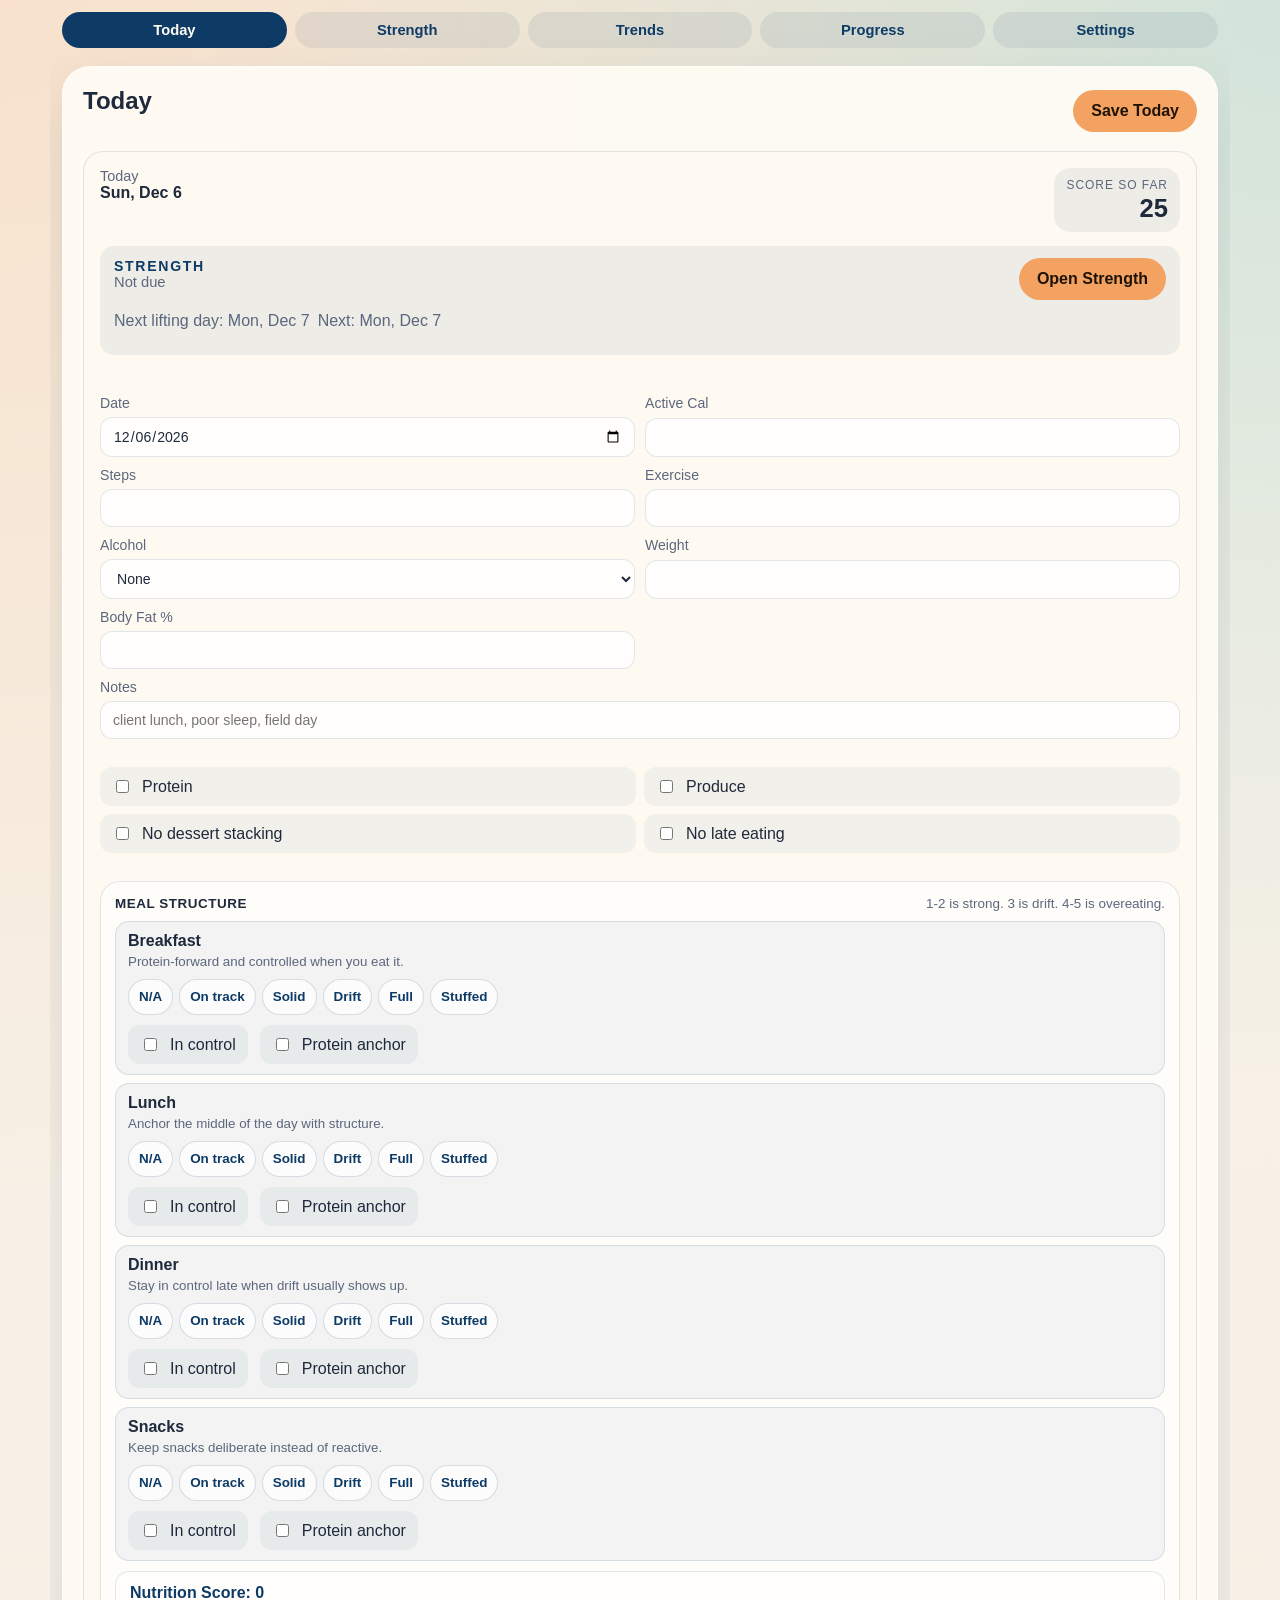
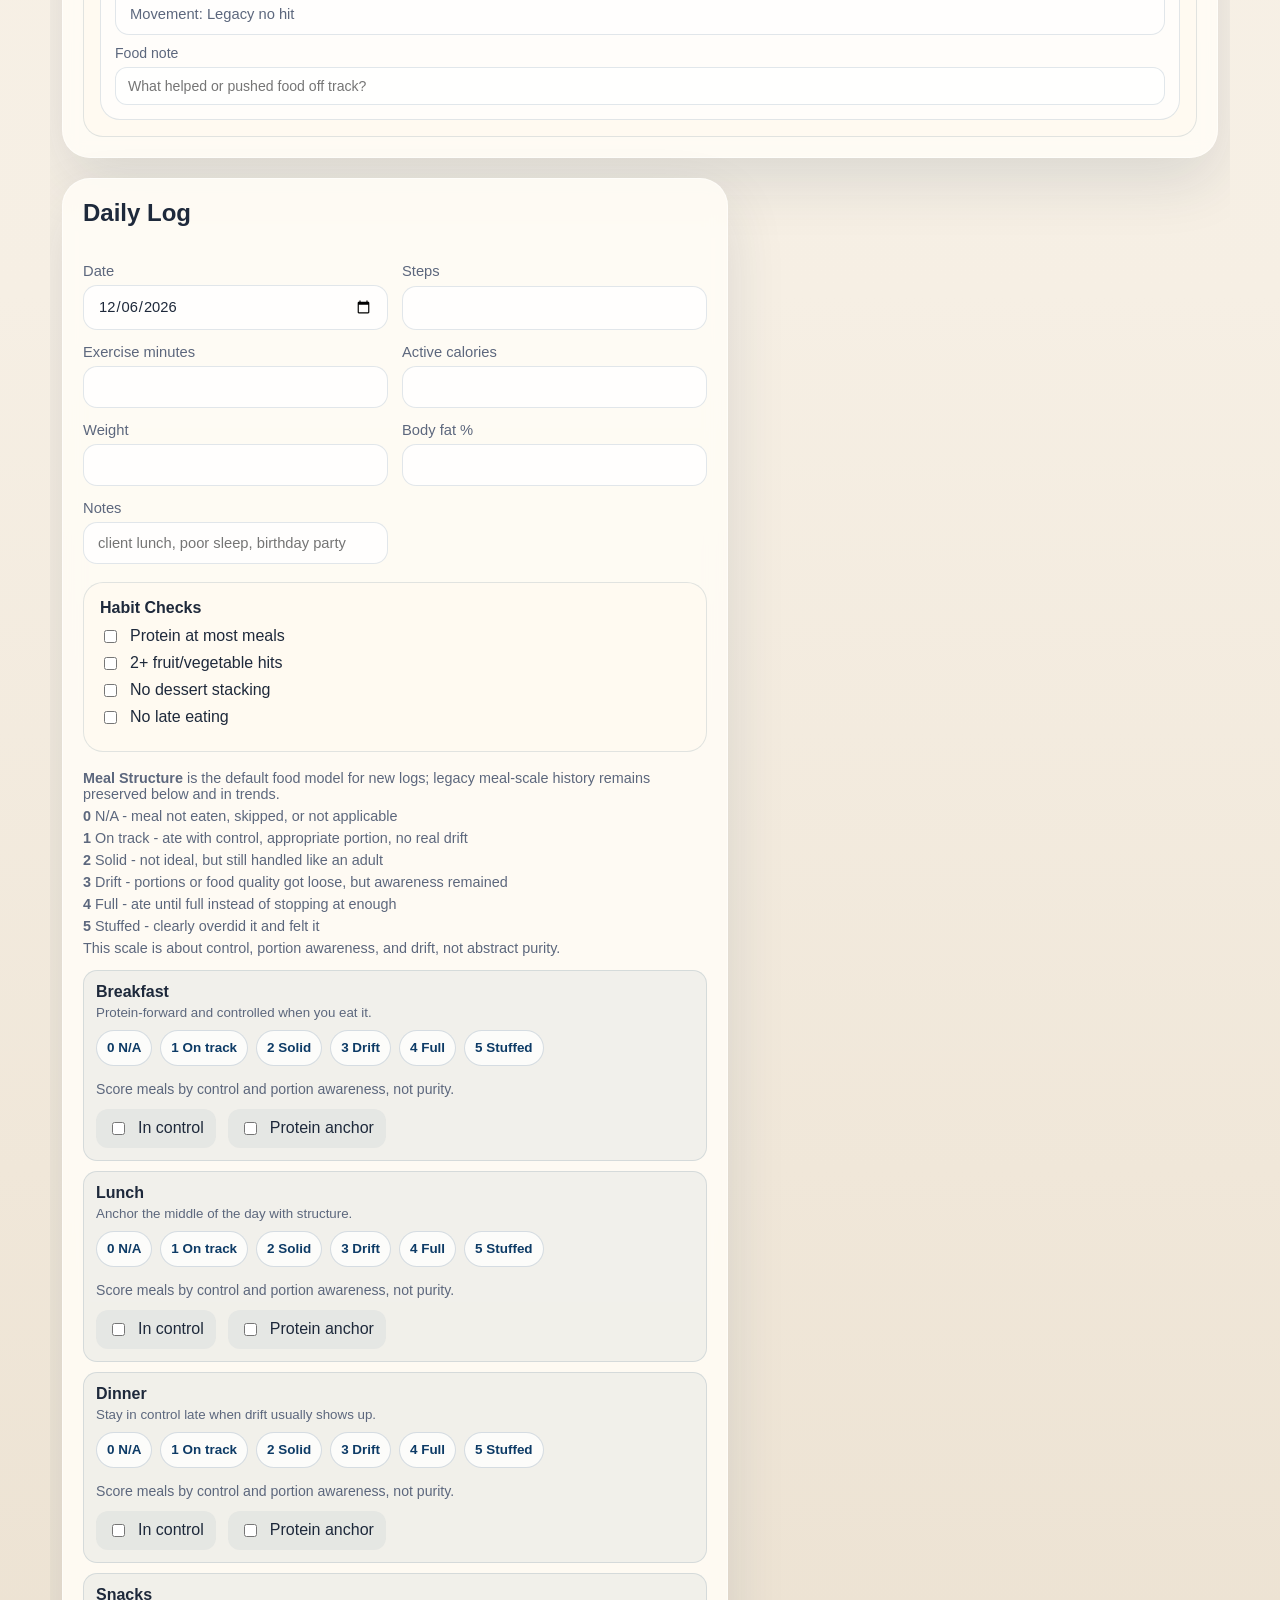
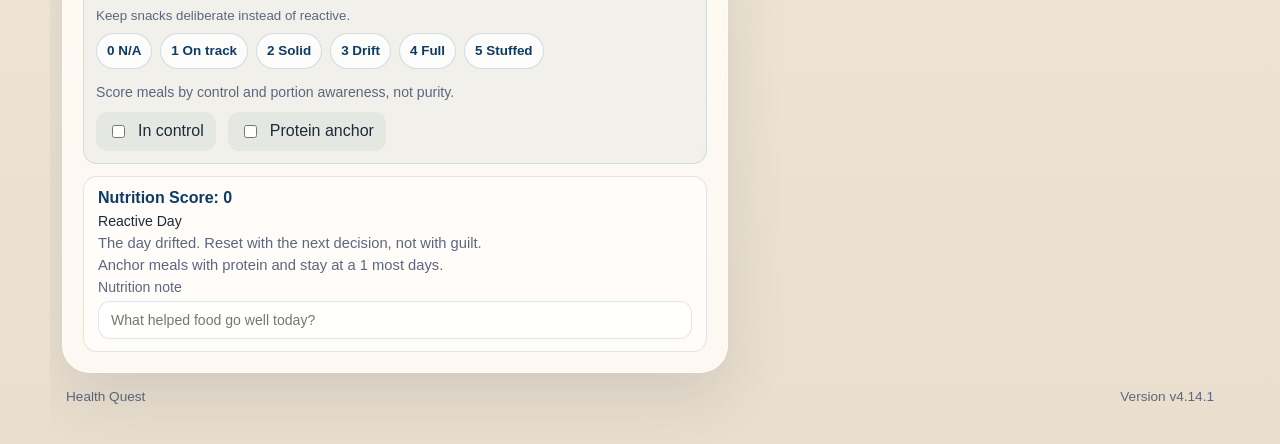
==== index.html @ d8497ad5 "Add files via upload" ====
<!DOCTYPE html>
<html lang="en">
<head>
  <meta charset="UTF-8">
  <meta name="viewport" content="width=device-width, initial-scale=1.0, viewport-fit=cover">
  <meta name="theme-color" content="#0d3b66">
  <meta name="apple-mobile-web-app-capable" content="yes">
  <meta name="apple-mobile-web-app-status-bar-style" content="black-translucent">
  <title>Health Quest</title>
  <link rel="manifest" href="manifest.json?v=4.14.1">
  <link rel="stylesheet" href="styles.css?v=4.14.1">
</head>
<body>
  <div class="app-shell">
    <div id="update-banner" class="update-banner is-hidden">
      <span id="update-banner-text">A newer build is ready.</span>
      <button id="refresh-app" type="button">Refresh App</button>
    </div>

    <div id="exercise-help-sheet" class="help-sheet is-hidden" aria-hidden="true">
      <div class="help-sheet-backdrop" data-help-close="true"></div>
      <div class="help-sheet-panel" role="dialog" aria-modal="true" aria-labelledby="exercise-help-title">
        <div class="help-sheet-header">
          <div>
            <div class="strength-kicker">Exercise Help</div>
            <h3 id="exercise-help-title">Exercise</h3>
          </div>
          <button id="close-exercise-help" type="button" class="secondary-button">Close</button>
        </div>
        <div id="exercise-help-content" class="help-sheet-content"></div>
      </div>
    </div>

    <nav class="tab-bar" aria-label="Primary navigation">
      <button type="button" class="tab-button active" data-tab="today" onclick="setActiveTab('today')">Today</button>
      <button type="button" class="tab-button" data-tab="strength" onclick="setActiveTab('strength')">Strength</button>
      <button type="button" class="tab-button" data-tab="trends" onclick="setActiveTab('trends')">Trends</button>
      <button type="button" class="tab-button" data-tab="progress" onclick="setActiveTab('progress')">Progress</button>
      <button type="button" class="tab-button" data-tab="settings" onclick="setActiveTab('settings')">Settings</button>
    </nav>

    <main class="main-grid">
      <section class="panel today-panel" data-view="today">
        <div class="panel-header">
          <h2>Today</h2>
          <div class="today-actions">
            <button id="save-entry" type="button">Save Today</button>
          </div>
        </div>
        <div id="today-card" class="today-card"></div>
      </section>

      <section class="panel settings-panel" data-view="settings">
        <div class="panel-header">
          <h2>Settings & Data</h2>
        </div>
        <div class="profile-form">
          <label>
            <span>Name</span>
            <input id="display-name" type="text" maxlength="24" placeholder="Adventurer">
          </label>
          <label>
            <span>Daily step goal</span>
            <input id="step-goal" type="number" min="1000" max="30000" step="500">
          </label>
          <label>
            <span>Exercise goal (minutes)</span>
            <input id="exercise-goal" type="number" min="5" max="180" step="5">
          </label>
          <label>
            <span>Weight goal</span>
            <input id="weight-goal" type="number" min="50" max="500" step="0.1">
          </label>
          <label>
            <span>Body fat goal (%)</span>
            <input id="body-fat-goal" type="number" min="3" max="60" step="0.1">
          </label>
          <button id="save-profile" type="button">Save Settings</button>
        </div>
        <details class="compact-details">
          <summary>Data Tools</summary>
          <div class="data-actions">
            <button id="export-json" type="button" class="secondary-button">Backup Now (JSON)</button>
            <button id="export-food-csv" type="button" class="secondary-button">Food CSV</button>
            <button id="export-body-csv" type="button" class="secondary-button">Body CSV</button>
            <button id="export-strength-csv" type="button" class="secondary-button">Strength CSV</button>
            <button id="export-summary-csv" type="button" class="secondary-button">Summary CSV</button>
            <label class="secondary-button file-button">
              Import JSON
              <input id="import-json" type="file" accept="application/json">
            </label>
          </div>
          <div class="meta-list">
            <div class="meta-item"><span>Last export</span><strong id="last-export-status">Never</strong></div>
            <div class="meta-item"><span>Backup status</span><strong id="backup-health-status">Overdue</strong></div>
            <div class="meta-item"><span>App version</span><strong id="app-version">--</strong></div>
          </div>
        </details>
        <p id="status-message" class="status-message">Local-only. Back up weekly.</p>
      </section>

      <section class="panel log-panel" data-view="today">
        <div class="panel-header">
          <h2>Daily Log</h2>
        </div>
        <div class="daily-form">
          <label>
            <span>Date</span>
            <input id="entry-date" type="date">
          </label>
          <label>
            <span>Steps</span>
            <input id="entry-steps" type="number" min="0" max="100000" step="100">
          </label>
          <label>
            <span>Exercise minutes</span>
            <input id="entry-exercise" type="number" min="0" max="300" step="5">
          </label>
          <label>
            <span>Active calories</span>
            <input id="entry-active-calories" type="number" min="0" max="2500" step="10">
          </label>
          <label>
            <span>Weight</span>
            <input id="entry-weight" type="number" min="50" max="500" step="0.1">
          </label>
          <label>
            <span>Body fat %</span>
            <input id="entry-body-fat" type="number" min="3" max="60" step="0.1">
          </label>
          <label class="notes-field">
            <span>Notes</span>
            <input id="entry-notes" type="text" maxlength="120" placeholder="client lunch, poor sleep, birthday party">
          </label>
        </div>

        <div class="habit-block">
          <div class="subheading">Habit Checks</div>
          <label class="checkbox-row"><input id="habit-protein" type="checkbox"> Protein at most meals</label>
          <label class="checkbox-row"><input id="habit-produce" type="checkbox"> 2+ fruit/vegetable hits</label>
          <label class="checkbox-row"><input id="habit-stopped" type="checkbox"> No dessert stacking</label>
          <label class="checkbox-row"><input id="habit-movement" type="checkbox"> No late eating</label>
        </div>

        <div id="food-section" class="food-section">
          <div class="food-legend">
            <span class="food-key"><strong>Meal Structure</strong> is the default food model for new logs; legacy meal-scale history remains preserved below and in trends.</span>
            <span class="food-key"><strong>0</strong> N/A - meal not eaten, skipped, or not applicable</span>
            <span class="food-key"><strong>1</strong> On track - ate with control, appropriate portion, no real drift</span>
            <span class="food-key"><strong>2</strong> Solid - not ideal, but still handled like an adult</span>
            <span class="food-key"><strong>3</strong> Drift - portions or food quality got loose, but awareness remained</span>
            <span class="food-key"><strong>4</strong> Full - ate until full instead of stopping at enough</span>
            <span class="food-key"><strong>5</strong> Stuffed - clearly overdid it and felt it</span>
            <span class="food-key">This scale is about control, portion awareness, and drift, not abstract purity.</span>
          </div>
          <div id="food-log" class="food-log"></div>
        </div>
      </section>

      <section class="panel strength-panel" data-view="strength">
        <div class="panel-header">
          <h2>Strength</h2>
        </div>
        <div id="strength-card" class="strength-card"></div>
      </section>

      <section class="panel summary-panel" data-view="trends">
        <div class="panel-header">
          <h2>Signals & Trends</h2>
          <label class="trend-range-control">
            <span>Range</span>
            <select id="trends-range">
              <option value="all">All-time</option>
              <option value="1y">1 year</option>
              <option value="6m">6 months</option>
              <option value="3m">3 months</option>
              <option value="1m">1 month</option>
              <option value="1w">1 week</option>
            </select>
          </label>
        </div>
        <div id="chart-wrap" class="chart-wrap"></div>
        <div id="summary-stats" class="stats-grid"></div>
        <div id="signals-list" class="signals-list"></div>
        <div id="guardrail-list" class="guardrail-list"></div>
      </section>

      <section class="panel scorecard-panel" data-view="trends">
        <div class="panel-header">
          <h2>Weekly Scorecard</h2>
        </div>
        <div id="scorecard-card" class="scorecard-card"></div>
      </section>

      <section class="panel progress-panel" data-view="progress">
        <div class="panel-header">
          <h2>Progress</h2>
        </div>
        <div id="progress-card" class="progress-card"></div>
      </section>

      <section class="panel rewards-panel" data-view="progress">
        <div class="panel-header">
          <h2>Rewards</h2>
        </div>
        <details class="compact-details">
          <summary>Add Reward</summary>
          <div class="reward-form">
            <label>
              <span>Reward name</span>
              <input id="reward-name" type="text" maxlength="48" placeholder="New shirt, movie night, massage">
            </label>
            <label>
              <span>Unlock by</span>
              <select id="reward-type">
                <option value="level">Level</option>
                <option value="streak">Streak</option>
                <option value="logged_days">Logged days</option>
                <option value="lowest_avg_weight">New lowest 7-day average weight</option>
              </select>
            </label>
            <label id="reward-value-wrap">
              <span>Target value</span>
              <input id="reward-value" type="number" min="1" max="999" step="1" value="2">
            </label>
            <button id="add-reward" type="button">Add Reward</button>
          </div>
        </details>
        <div id="reward-list" class="reward-list"></div>
      </section>

      <section class="panel story-panel" data-view="progress">
        <div class="panel-header">
          <h2>Momentum</h2>
        </div>
        <div id="story-card" class="story-card"></div>
      </section>

      <section class="panel activity-panel" data-view="progress">
        <div class="panel-header">
          <h2>Recent Days</h2>
        </div>
        <details class="compact-details">
          <summary>Show Recent Days</summary>
          <div id="day-list" class="day-list"></div>
        </details>
      </section>
    </main>

    <footer class="app-footer">
      <span>Health Quest</span>
      <span id="footer-version">Version --</span>
    </footer>
  </div>

  <script src="exercise-help.js?v=4.14.1"></script>
  <script src="app.js?v=4.14.1"></script>
</body>
</html>
---- styles.css ----
html,
body {
  width: 100%;
  max-width: 100%;
  overflow-x: hidden;
}

:root {
  --bg: #f6efe4;
  --bg-deep: #eadfce;
  --panel: rgba(255, 252, 246, 0.9);
  --panel-strong: #fffaf1;
  --ink: #1e293b;
  --muted: #5c677d;
  --brand: #0d3b66;
  --brand-2: #f4a261;
  --brand-3: #2a9d8f;
  --line: rgba(13, 59, 102, 0.12);
  --shadow: 0 24px 60px rgba(28, 46, 74, 0.12);
  --radius-xl: 28px;
  --radius-lg: 20px;
  --radius-md: 14px;
}

* {
  box-sizing: border-box;
}

body {
  margin: 0;
  font-family: "Avenir Next", "Segoe UI", sans-serif;
  color: var(--ink);
  background:
    radial-gradient(circle at top left, rgba(244, 162, 97, 0.22), transparent 32%),
    radial-gradient(circle at top right, rgba(42, 157, 143, 0.18), transparent 28%),
    linear-gradient(180deg, #f8f3ea 0%, var(--bg) 52%, var(--bg-deep) 100%);
  min-height: 100vh;
  overflow-x: hidden;
}

.app-shell {
  width: min(1180px, 100%);
  margin: 0 auto;
  padding: max(12px, env(safe-area-inset-top)) 12px calc(40px + env(safe-area-inset-bottom));
  overflow-x: clip;
}

.hero,
.panel {
  background: var(--panel);
  border: 1px solid rgba(255, 255, 255, 0.5);
  border-radius: var(--radius-xl);
  box-shadow: var(--shadow);
  backdrop-filter: blur(10px);
}

.hero {
  padding: 22px;
  margin-bottom: 20px;
}

body.maintenance-mode .hero {
  background: rgba(255, 252, 246, 0.78);
}

.hero-theme {
  margin-bottom: 10px;
  color: var(--brand);
  font-size: 0.86rem;
  font-weight: 700;
  letter-spacing: 0.12em;
  text-transform: uppercase;
}

.eyebrow {
  margin: 0 0 10px;
  text-transform: uppercase;
  letter-spacing: 0.16em;
  font-size: 0.75rem;
  color: var(--brand);
  font-weight: 700;
}

h1,
h2,
h3,
p {
  margin-top: 0;
}

h1 {
  font-family: Georgia, "Times New Roman", serif;
  font-size: clamp(2rem, 4vw, 3.5rem);
  line-height: 1.03;
  margin-bottom: 12px;
}

.hero-text {
  max-width: 65ch;
  color: var(--muted);
  overflow-wrap: anywhere;
}

button,
input,
select {
  font: inherit;
}

button,
.file-button {
  border: 0;
  border-radius: 999px;
  background: var(--brand-2);
  color: #1f1307;
  font-weight: 700;
  padding: 12px 18px;
  cursor: pointer;
  text-align: center;
}

.mini-action {
  padding: 6px 10px;
  font-size: 0.78rem;
  margin-left: 6px;
}

.secondary-button {
  background: rgba(13, 59, 102, 0.08);
  color: var(--brand);
}

.file-button input {
  display: none;
}

.main-grid {
  display: grid;
  grid-template-columns: repeat(12, 1fr);
  gap: 20px;
}

.tab-bar {
  display: flex;
  gap: 8px;
  flex-wrap: nowrap;
  margin: 0 0 18px;
  width: 100%;
}

.tab-button {
  flex: 1 1 0;
  min-width: 0;
  background: rgba(13, 59, 102, 0.08);
  color: var(--brand);
  padding: 10px 8px;
  font-size: 0.92rem;
  white-space: nowrap;
}

.tab-button.active {
  background: var(--brand);
  color: #fffaf1;
}

.help-sheet {
  position: fixed;
  inset: 0;
  z-index: 30;
}

.help-sheet-backdrop {
  position: absolute;
  inset: 0;
  background: rgba(30, 41, 59, 0.42);
}

.help-sheet-panel {
  position: absolute;
  left: 0;
  right: 0;
  bottom: 0;
  max-height: min(82vh, 760px);
  overflow-y: auto;
  background: var(--panel-strong);
  border-radius: 24px 24px 0 0;
  padding: 18px 16px calc(24px + env(safe-area-inset-bottom));
  box-shadow: 0 -18px 40px rgba(28, 46, 74, 0.18);
}

.help-sheet-header {
  display: flex;
  align-items: flex-start;
  justify-content: space-between;
  gap: 12px;
  margin-bottom: 14px;
}

.help-sheet-content {
  display: grid;
  gap: 14px;
}

.help-entry-block {
  display: grid;
  gap: 12px;
}

.help-starting-grid {
  display: grid;
  grid-template-columns: repeat(2, minmax(0, 1fr));
  gap: 10px;
}

.help-starting-stat,
.strength-guidance-card {
  background: rgba(13, 59, 102, 0.05);
  border: 1px solid var(--line);
  border-radius: 14px;
  padding: 12px;
}

.help-starting-stat strong {
  display: block;
  color: var(--ink);
  font-size: 0.95rem;
}

.help-starting-stat span {
  display: block;
  margin-top: 4px;
  color: var(--muted);
  font-size: 0.82rem;
}

.help-entry-label {
  font-size: 0.75rem;
  font-weight: 800;
  letter-spacing: 0.06em;
  text-transform: uppercase;
  color: var(--muted);
}

.help-entry-name {
  font-size: 1.05rem;
  font-weight: 800;
  color: var(--ink);
}

.help-media {
  border-radius: var(--radius-lg);
  overflow: hidden;
  background: rgba(13, 59, 102, 0.06);
  border: 1px solid var(--line);
}

.help-media img,
.help-media object,
.help-media video {
  display: block;
  width: 100%;
  max-width: 100%;
  height: auto;
}

.help-media object {
  aspect-ratio: 3 / 2;
  background: rgba(13, 59, 102, 0.04);
}

.help-video-shell {
  position: relative;
}

.help-source-badge {
  position: absolute;
  top: 10px;
  right: 10px;
  z-index: 2;
  padding: 4px 8px;
  border-radius: 999px;
  background: rgba(13, 59, 102, 0.82);
  color: #fff;
  font-size: 0.72rem;
  font-weight: 700;
  letter-spacing: 0.04em;
  text-transform: uppercase;
  pointer-events: none;
}

.help-video-shell.is-fallback .help-source-badge {
  background: rgba(92, 107, 115, 0.88);
}

.help-media video,
.help-media .help-media-fallback {
  aspect-ratio: 3 / 2;
  background: rgba(13, 59, 102, 0.04);
}

.help-media .help-media-fallback.is-hidden,
.help-media video.is-hidden {
  display: none;
}

.help-description,
.help-section li {
  color: var(--muted);
  line-height: 1.45;
}

.help-fallback-note {
  padding: 10px 12px;
  font-size: 0.86rem;
  color: var(--muted);
}

.help-safety-note,
.strength-safety-note,
.strength-guidance-warning {
  color: var(--brand);
  font-size: 0.86rem;
  line-height: 1.4;
}

.cue-chip-list,
.strength-cues {
  display: flex;
  flex-wrap: wrap;
  gap: 8px;
}

.cue-chip {
  display: inline-flex;
  align-items: center;
  padding: 6px 10px;
  border-radius: 999px;
  background: rgba(13, 59, 102, 0.08);
  color: var(--brand);
  font-size: 0.84rem;
  line-height: 1;
}

.cue-chip.subtle {
  background: rgba(13, 59, 102, 0.05);
  color: var(--muted);
}

.help-section {
  display: grid;
  gap: 8px;
}

.help-section-title {
  font-weight: 800;
  color: var(--ink);
}

.help-section ul {
  margin: 0;
  padding-left: 18px;
}

.main-grid > *,
.today-grid > *,
.today-stats,
.quick-fields,
.today-habits,
.food-row,
.food-options,
.chart-wrap,
.chart-card,
.reward-card,
.day-card,
.stat-card {
  min-width: 0;
}

.panel {
  padding: 20px;
  min-width: 0;
}

.today-panel {
  grid-column: 1 / -1;
}

.settings-panel,
.summary-panel,
.activity-panel,
.strength-panel,
.scorecard-panel,
.progress-panel {
  grid-column: span 6;
}

.log-panel {
  grid-column: span 7;
}

.rewards-panel,
.story-panel {
  grid-column: span 5;
}

.strength-panel {
  grid-column: 1 / -1;
}

.panel-header,
.today-actions {
  display: flex;
  align-items: center;
  justify-content: space-between;
  gap: 10px;
  flex-wrap: wrap;
}

.panel-header {
  margin-bottom: 16px;
}

.profile-form,
.daily-form,
.reward-form {
  display: grid;
  grid-template-columns: repeat(2, minmax(0, 1fr));
  gap: 14px;
}

.profile-form label,
.daily-form label,
.reward-form label {
  display: grid;
  gap: 6px;
  color: var(--muted);
  font-size: 0.92rem;
}

.profile-form input,
.daily-form input,
.reward-form input,
.profile-form select,
.reward-form select {
  width: 100%;
  padding: 12px 14px;
  border: 1px solid var(--line);
  border-radius: var(--radius-md);
  background: rgba(255, 255, 255, 0.75);
  color: var(--ink);
}

.data-actions {
  display: flex;
  flex-wrap: wrap;
  gap: 10px;
  margin-top: 16px;
}

.meta-list {
  display: grid;
  gap: 8px;
  margin-top: 16px;
}

.compact-details {
  display: grid;
  gap: 10px;
  padding: 12px 14px;
  border: 1px solid var(--line);
  border-radius: 16px;
  background: rgba(13, 59, 102, 0.04);
}

.compact-details > summary {
  cursor: pointer;
  font-weight: 800;
  list-style: none;
}

.compact-details > summary::-webkit-details-marker {
  display: none;
}

.meta-item {
  display: flex;
  justify-content: space-between;
  gap: 12px;
  color: var(--muted);
}

.status-message {
  margin: 16px 0 0;
  color: var(--muted);
}

.habit-block {
  margin-top: 18px;
  padding: 16px;
  border-radius: var(--radius-lg);
  background: var(--panel-strong);
  border: 1px solid var(--line);
}

.subheading {
  font-weight: 700;
  margin-bottom: 10px;
}

.checkbox-row {
  display: flex;
  gap: 10px;
  align-items: center;
  color: var(--ink);
  margin-bottom: 8px;
}

.food-section {
  margin-top: 18px;
}

.food-legend {
  display: grid;
  gap: 6px;
  margin-bottom: 14px;
  color: var(--muted);
  font-size: 0.9rem;
  overflow-wrap: anywhere;
}

.food-log,
.reward-list,
.day-list,
.chart-wrap {
  display: grid;
  gap: 12px;
}

.food-structure-grid {
  display: grid;
  gap: 10px;
}

.food-structure-grid.compact {
  gap: 8px;
}

.food-structure-item {
  display: flex;
  align-items: flex-start;
  gap: 12px;
  padding: 12px;
  border-radius: 14px;
  border: 1px solid var(--line);
  background: rgba(13, 59, 102, 0.05);
  min-width: 0;
}

.food-structure-item input {
  margin-top: 2px;
  flex: 0 0 auto;
}

.food-structure-item.compact {
  padding: 10px 12px;
}

.food-structure-copy {
  display: grid;
  gap: 4px;
  min-width: 0;
}

.food-structure-copy strong,
.food-structure-copy small {
  overflow-wrap: anywhere;
}

.food-structure-copy small {
  color: var(--muted);
}

.food-structure-levels {
  display: flex;
  flex-wrap: wrap;
  gap: 8px;
  min-width: 0;
}

.food-structure-levels.compact {
  gap: 6px;
}

.food-level-chip {
  display: inline-flex;
  align-items: center;
  justify-content: center;
  min-height: 36px;
  padding: 8px 10px;
  border-radius: 999px;
  border: 1px solid rgba(13, 59, 102, 0.16);
  background: rgba(255, 255, 255, 0.72);
  color: var(--brand);
  font-size: 0.84rem;
  font-weight: 700;
  line-height: 1.2;
  text-align: center;
  cursor: pointer;
  overflow-wrap: anywhere;
}

.food-level-chip input {
  position: absolute;
  opacity: 0;
  pointer-events: none;
}

.food-level-chip.active {
  background: var(--brand);
  border-color: var(--brand);
  color: #fffaf1;
  box-shadow: inset 0 0 0 1px rgba(255, 255, 255, 0.12);
}

.food-structure-summary {
  display: grid;
  gap: 6px;
  padding: 12px 14px;
  border-radius: 14px;
  border: 1px solid var(--line);
  background: rgba(255, 255, 255, 0.55);
}

.food-structure-summary.compact {
  gap: 4px;
}

.meal-behavior-grid {
  display: grid;
  gap: 10px;
}

.meal-behavior-grid.compact {
  gap: 8px;
}

.meal-behavior-card {
  display: grid;
  gap: 10px;
  padding: 12px;
  border-radius: 14px;
  border: 1px solid var(--line);
  background: rgba(13, 59, 102, 0.05);
  min-width: 0;
}

.meal-behavior-card.compact {
  padding: 10px 12px;
}

.meal-behavior-copy {
  display: grid;
  gap: 4px;
}

.meal-behavior-copy small {
  color: var(--muted);
  overflow-wrap: anywhere;
}

.meal-score-options {
  display: flex;
  flex-wrap: wrap;
  gap: 8px;
}

.meal-score-options.compact {
  gap: 6px;
}

.meal-flag-row {
  display: flex;
  flex-wrap: wrap;
  gap: 8px 12px;
}

.food-structure-score {
  font-weight: 800;
  color: var(--brand);
}

.food-structure-rating {
  font-size: 0.88rem;
  text-transform: capitalize;
  color: var(--ink);
}

.food-structure-coaching,
.food-structure-hint {
  color: var(--muted);
  font-size: 0.92rem;
  overflow-wrap: anywhere;
}

.food-row,
.stat-card,
.reward-card,
.day-card,
.chart-card,
.story-card,
.today-stat,
.today-main,
.today-breakdown {
  background: var(--panel-strong);
  border: 1px solid var(--line);
  border-radius: var(--radius-lg);
}

.food-row {
  display: grid;
  grid-template-columns: 110px 1fr;
  gap: 10px;
  align-items: center;
  padding: 14px;
}

.legend-row {
  grid-template-columns: 44px minmax(0, 1fr);
  padding: 12px 14px;
}

.food-legend-copy {
  color: var(--muted);
  line-height: 1.35;
  overflow-wrap: anywhere;
}

.food-label,
.reward-title,
.day-title,
.chart-title {
  font-weight: 700;
}

.food-options {
  display: flex;
  flex-wrap: wrap;
  gap: 8px;
}

.food-option {
  position: relative;
  display: inline-flex;
  align-items: center;
  justify-content: center;
  min-width: 76px;
  min-height: 44px;
  padding: 10px 12px;
  border-radius: 12px;
  background: rgba(13, 59, 102, 0.06);
  color: var(--brand);
  font-weight: 700;
  cursor: pointer;
  text-align: center;
}

.food-option input {
  position: absolute;
  opacity: 0;
  pointer-events: none;
}

.food-option span {
  display: grid;
  gap: 2px;
}

.food-option small {
  font-size: 0.66rem;
  font-weight: 600;
  line-height: 1.2;
}

.food-option.active {
  background: var(--brand);
  color: white;
}

.update-banner,
.boss-fight-card,
.xp-progress-card,
.chapter-banner,
.strength-inline-card,
.today-focus {
  margin-bottom: 12px;
  padding: 12px 14px;
  border-radius: 14px;
  background: rgba(13, 59, 102, 0.07);
  color: var(--ink);
  overflow-wrap: anywhere;
}

.update-banner {
  display: flex;
  align-items: center;
  justify-content: space-between;
  gap: 12px;
  margin-bottom: 16px;
}

.dispatch-card,
.region-inline-card,
.quest-card,
.progress-region-card,
.story-summary-card,
.archive-entry,
.story-reward-card {
  display: grid;
  gap: 8px;
  margin-bottom: 12px;
  padding: 12px 14px;
  border-radius: 14px;
  border: 1px solid var(--line);
  background: rgba(255, 255, 255, 0.6);
  overflow-wrap: anywhere;
}

.dispatch-title,
.region-node-title {
  font-size: 1rem;
  font-weight: 800;
  color: var(--ink);
}

.dispatch-copy,
.quest-copy,
.archive-entry p,
.reward-story-detail,
.region-node-meta,
.archive-reward {
  color: var(--muted);
  line-height: 1.45;
  overflow-wrap: anywhere;
}

.quest-list,
.story-archive-list {
  display: grid;
  gap: 10px;
}

.quest-item {
  padding: 12px;
  border-radius: 14px;
  border: 1px solid var(--line);
  background: rgba(13, 59, 102, 0.04);
}

.quest-item.completed {
  background: rgba(42, 157, 143, 0.12);
  border-color: rgba(42, 157, 143, 0.28);
}

.quest-row,
.story-action-row {
  display: flex;
  justify-content: space-between;
  gap: 10px;
  align-items: center;
  flex-wrap: wrap;
}

.quest-xp,
.quest-status,
.archive-reward {
  font-size: 0.84rem;
}

.quest-narrative {
  color: var(--brand);
  font-size: 0.9rem;
  line-height: 1.4;
}

.region-map {
  display: grid;
  gap: 10px;
  margin-top: 10px;
}

.region-node {
  padding: 12px;
  border-radius: 14px;
  border: 1px dashed rgba(13, 59, 102, 0.2);
  background: rgba(13, 59, 102, 0.03);
}

.region-node.unlocked {
  border-style: solid;
  background: rgba(13, 59, 102, 0.07);
}

.region-node.current {
  border-color: rgba(244, 162, 97, 0.4);
  box-shadow: inset 0 0 0 1px rgba(244, 162, 97, 0.18);
}

.story-action-row {
  margin-top: 14px;
}

.active-story-button {
  background: var(--brand);
  color: #fffaf1;
}

.reward-subsection {
  display: grid;
  gap: 10px;
  margin-bottom: 16px;
}

.boss-title {
  font-size: 0.88rem;
  text-transform: uppercase;
  letter-spacing: 0.12em;
  color: var(--brand);
  font-weight: 700;
}

.chapter-label {
  font-size: 0.78rem;
  text-transform: uppercase;
  letter-spacing: 0.14em;
  color: var(--brand);
  font-weight: 700;
  margin-bottom: 4px;
}

.chapter-title {
  font-size: 1.1rem;
  font-weight: 700;
}

.chapter-subtitle {
  color: var(--muted);
  font-size: 0.92rem;
  margin-top: 4px;
}

.boss-copy,
.xp-line {
  color: var(--muted);
  font-size: 0.92rem;
}

.today-focus-label,
.strength-kicker {
  font-size: 0.78rem;
  text-transform: uppercase;
  letter-spacing: 0.12em;
  color: var(--brand);
  font-weight: 700;
  margin-bottom: 4px;
}

.today-focus-copy {
  color: var(--ink);
  line-height: 1.4;
}

.today-actions-list,
.strength-inline-meta,
.signals-list {
  display: flex;
  flex-wrap: wrap;
  gap: 8px;
  margin: 0 0 12px;
}

.strength-inline-top {
  display: flex;
  justify-content: space-between;
  align-items: flex-start;
  gap: 12px;
  margin-bottom: 10px;
}

.strength-shortcut-button {
  flex: 0 0 auto;
}

.strength-inline-detail {
  color: var(--muted);
  font-size: 0.9rem;
  line-height: 1.4;
  margin-top: -2px;
}

.today-action-pill,
.signal-card {
  padding: 8px 10px;
  border-radius: 999px;
  background: rgba(13, 59, 102, 0.06);
  color: var(--brand);
  font-size: 0.86rem;
}

.xp-progress {
  margin-top: 10px;
  height: 10px;
  border-radius: 999px;
  background: rgba(13, 59, 102, 0.1);
  overflow: hidden;
}

.xp-progress span {
  display: block;
  height: 100%;
  background: linear-gradient(90deg, var(--brand-2), var(--brand-3));
}

.today-grid {
  display: grid;
  grid-template-columns: 1.1fr 1fr 1fr;
  gap: 14px;
}

.today-main,
.today-breakdown,
.today-stat,
.stat-card,
.reward-card,
.day-card,
.chart-card,
.story-card {
  padding: 16px;
}

.today-kicker,
.stat-label,
.reward-meta,
.day-meta,
.chart-meta,
.story-kicker {
  color: var(--muted);
  font-size: 0.9rem;
}

.today-score {
  font-size: clamp(2.4rem, 6vw, 4.4rem);
  line-height: 1;
  font-weight: 800;
  margin: 8px 0;
}

.today-copy {
  color: var(--muted);
}

.quick-fields {
  display: grid;
  grid-template-columns: repeat(2, minmax(0, 1fr));
  gap: 10px;
  margin-top: 14px;
}

.quick-field {
  display: grid;
  gap: 6px;
  color: var(--muted);
  font-size: 0.88rem;
}

.quick-field input,
.quick-field select {
  width: 100%;
  max-width: 100%;
  padding: 10px 12px;
  border: 1px solid var(--line);
  border-radius: 12px;
  background: rgba(255, 255, 255, 0.75);
  color: var(--ink);
}

.quick-notes {
  grid-column: 1 / -1;
}

.today-meals {
  margin-top: 14px;
  padding: 14px;
  border: 1px solid var(--line);
  border-radius: var(--radius-lg);
  background: rgba(255, 255, 255, 0.62);
  display: grid;
  gap: 10px;
}

.today-meals-header {
  display: flex;
  align-items: baseline;
  justify-content: space-between;
  gap: 8px;
  flex-wrap: wrap;
  color: var(--muted);
  font-size: 0.84rem;
}

.today-meals-header span:first-child {
  color: var(--ink);
  font-weight: 800;
  letter-spacing: 0.04em;
  text-transform: uppercase;
}

.today-meals-hint {
  overflow-wrap: anywhere;
}

.today-meal-row {
  display: grid;
  grid-template-columns: 58px minmax(0, 1fr);
  gap: 8px;
  align-items: center;
}

.today-meal-label {
  font-size: 0.84rem;
  font-weight: 700;
  color: var(--brand);
  letter-spacing: 0.04em;
  text-transform: uppercase;
}

.today-meal-options {
  display: grid;
  grid-template-columns: repeat(6, minmax(0, 1fr));
  gap: 6px;
  min-width: 0;
}

.today-meal-chip {
  position: relative;
  display: grid;
  place-items: center;
  min-width: 0;
  min-height: 38px;
  padding: 0;
  border-radius: 12px;
  border: 1px solid rgba(13, 59, 102, 0.18);
  background: rgba(255, 255, 255, 0.86);
  color: var(--muted);
  font-size: 0.92rem;
  font-weight: 800;
  cursor: pointer;
  transition: transform 0.15s ease, border-color 0.15s ease, background 0.15s ease, color 0.15s ease,
    box-shadow 0.15s ease;
}

.today-meal-chip input {
  position: absolute;
  inset: 0;
  margin: 0;
  opacity: 0;
  cursor: pointer;
}

.today-meal-chip span {
  pointer-events: none;
}

.today-meal-chip.active {
  background: var(--brand);
  color: #fffaf1;
  border-color: var(--brand);
  box-shadow: 0 10px 22px rgba(13, 59, 102, 0.18);
}

.today-meal-chip:focus-within {
  outline: 2px solid rgba(244, 162, 97, 0.65);
  outline-offset: 2px;
}

.today-meals-reminder,
.today-breakdown-note {
  color: var(--muted);
  font-size: 0.86rem;
  line-height: 1.35;
  overflow-wrap: anywhere;
}

.today-meals-reminder {
  padding-top: 2px;
}

.today-breakdown-note {
  margin-top: 10px;
  padding-top: 10px;
  border-top: 1px solid var(--line);
}

.today-habits {
  display: grid;
  grid-template-columns: repeat(2, minmax(0, 1fr));
  gap: 8px;
  margin-top: 14px;
}

.today-stats {
  display: grid;
  grid-template-columns: repeat(2, minmax(0, 1fr));
  gap: 12px;
}

.stat-value {
  font-size: clamp(1.4rem, 3vw, 2.2rem);
  font-weight: 800;
  margin: 6px 0;
}

.stat-value.small {
  font-size: 1.35rem;
}

.stat-detail {
  color: var(--muted);
  font-size: 0.9rem;
  line-height: 1.35;
  overflow-wrap: anywhere;
}

.strength-card,
.scorecard-card,
.progress-card {
  display: grid;
  gap: 14px;
}

.today-grid.compact-dashboard {
  grid-template-columns: 1fr;
}

.today-main.full-width {
  display: grid;
  gap: 14px;
}

.today-header-row {
  display: flex;
  justify-content: space-between;
  gap: 12px;
  align-items: flex-start;
}

.today-date-label {
  color: var(--ink);
  font-size: 1rem;
  font-weight: 700;
}

.today-score-badge {
  display: grid;
  gap: 4px;
  min-width: 110px;
  padding: 10px 12px;
  border-radius: 16px;
  background: rgba(13, 59, 102, 0.07);
  text-align: right;
}

.today-score-badge span {
  color: var(--muted);
  font-size: 0.75rem;
  text-transform: uppercase;
  letter-spacing: 0.08em;
}

.today-score-badge strong {
  font-size: 1.6rem;
  line-height: 1;
}

.strength-hero,
.strength-exercise,
.scorecard-stat,
.progress-copy {
  background: var(--panel-strong);
  border: 1px solid var(--line);
  border-radius: var(--radius-lg);
  padding: 14px;
}

.strength-hero {
  display: flex;
  justify-content: space-between;
  gap: 14px;
  align-items: flex-start;
}

.strength-actions,
.strength-footer-actions {
  display: flex;
  gap: 8px;
  flex-wrap: wrap;
}

.strength-list,
.strength-footer,
.scorecard-grid {
  display: grid;
  gap: 12px;
}

.scorecard-grid {
  grid-template-columns: repeat(2, minmax(0, 1fr));
}

.progress-card-grid,
.momentum-grid {
  display: grid;
  grid-template-columns: repeat(2, minmax(0, 1fr));
  gap: 12px;
}

.progress-stat-card,
.momentum-card,
.milestone-item {
  padding: 14px;
  border-radius: var(--radius-lg);
  border: 1px solid var(--line);
  background: var(--panel-strong);
}

.progress-stat-card {
  display: grid;
  gap: 4px;
}

.progress-stat-card strong {
  font-size: 1.2rem;
  color: var(--ink);
}

.progress-stat-card span,
.momentum-stat-row span,
.milestone-item span {
  color: var(--muted);
  overflow-wrap: anywhere;
}

.momentum-card {
  display: grid;
  gap: 10px;
}

.momentum-card.compact {
  text-align: center;
  gap: 6px;
}

.momentum-card.compact strong {
  font-size: 1.5rem;
}

.scoreboard-grid {
  grid-template-columns: repeat(3, minmax(0, 1fr));
}

.momentum-stat-row {
  display: flex;
  justify-content: space-between;
  gap: 12px;
  align-items: baseline;
}

.milestone-list {
  display: grid;
  gap: 10px;
}

.milestone-item {
  display: grid;
  gap: 6px;
}

.milestone-item.unlocked {
  border-color: rgba(42, 157, 143, 0.35);
  background: rgba(42, 157, 143, 0.08);
}

.progress-inline-list {
  display: grid;
  gap: 8px;
  color: var(--muted);
}

.strength-trends-card {
  display: grid;
  gap: 10px;
  margin-top: 14px;
  padding: 14px;
  border: 1px solid var(--line);
  border-radius: 16px;
  background: rgba(13, 59, 102, 0.04);
}

.strength-trends-grid {
  display: grid;
  gap: 8px;
}

.strength-trend-row {
  display: flex;
  justify-content: space-between;
  gap: 10px;
  align-items: center;
  padding: 8px 10px;
  border-radius: 12px;
  background: rgba(255, 255, 255, 0.82);
}

.strength-trend-insight {
  color: var(--muted);
  font-size: 0.92rem;
  line-height: 1.4;
}

.strength-exercise-top {
  margin-bottom: 10px;
}

.strength-exercise-summary {
  display: flex;
  justify-content: space-between;
  gap: 12px;
  align-items: center;
  cursor: pointer;
  list-style: none;
}

.strength-exercise-summary::-webkit-details-marker {
  display: none;
}

.strength-summary-right {
  display: flex;
  align-items: center;
  gap: 8px;
  flex-wrap: wrap;
  justify-content: flex-end;
}

.strength-summary-pill {
  display: inline-flex;
  align-items: center;
  padding: 6px 10px;
  border-radius: 999px;
  background: rgba(13, 59, 102, 0.06);
  color: var(--muted);
  font-size: 0.8rem;
  font-weight: 700;
  line-height: 1;
}

.strength-exercise-name {
  font-weight: 800;
}

.strength-exercise-meta {
  color: var(--muted);
  font-size: 0.88rem;
  line-height: 1.35;
  margin-top: 4px;
}

.strength-primary-cue {
  margin-top: 8px;
  color: var(--brand);
  font-size: 0.86rem;
  font-weight: 700;
  line-height: 1.35;
}

.strength-cues {
  margin: 10px 0 8px;
}

.strength-help-actions {
  display: flex;
  align-items: center;
  gap: 10px;
  flex-wrap: wrap;
  margin-top: 8px;
}

.strength-guidance-card {
  display: grid;
  gap: 10px;
  margin-top: 12px;
}

.strength-guidance-title {
  font-weight: 800;
  color: var(--ink);
}

.strength-guidance-list {
  margin: 0;
  padding-left: 18px;
  color: var(--muted);
  display: grid;
  gap: 6px;
}

.strength-guidance-meta,
.strength-starting-meta {
  color: var(--muted);
  font-size: 0.86rem;
  line-height: 1.4;
}

.strength-starting-meta {
  color: var(--ink);
  font-weight: 700;
  margin-top: 4px;
}

.optional-finisher-card {
  margin-top: 16px;
  padding: 14px;
  border: 1px solid var(--line);
  border-radius: 16px;
  background: rgba(13, 59, 102, 0.04);
  display: grid;
  gap: 10px;
}

.optional-finisher-card > summary,
.strength-reason-details > summary,
.momentum-extra > summary {
  cursor: pointer;
  font-weight: 800;
  list-style: none;
}

.optional-finisher-card > summary::-webkit-details-marker,
.strength-reason-details > summary::-webkit-details-marker,
.momentum-extra > summary::-webkit-details-marker {
  display: none;
}

.finisher-list {
  display: grid;
  gap: 10px;
}

.finisher-item {
  display: grid;
  gap: 10px;
  padding: 12px;
  border-radius: 14px;
  background: var(--panel-strong);
  border: 1px solid var(--line);
}

.finisher-toggle-row {
  display: grid;
  grid-template-columns: auto minmax(0, 1fr);
  gap: 10px;
  align-items: start;
}

.finisher-item small {
  display: block;
  margin-top: 4px;
  color: var(--muted);
  overflow-wrap: anywhere;
}

.finisher-exercise-list {
  display: grid;
  gap: 10px;
}

.finisher-exercise {
  display: grid;
  gap: 8px;
  padding-top: 4px;
}

.finisher-exercise-top {
  display: flex;
  justify-content: space-between;
  gap: 8px;
  align-items: center;
}

.finisher-last-row {
  color: var(--muted);
  font-size: 0.8rem;
  line-height: 1.3;
}

.finisher-compact-row {
  display: grid;
  grid-template-columns: repeat(3, minmax(0, 1fr));
  gap: 8px;
}

.finisher-compact-labels {
  display: grid;
  grid-template-columns: repeat(3, minmax(0, 1fr));
  gap: 8px;
  color: var(--muted);
  font-size: 0.76rem;
  font-weight: 700;
  text-transform: uppercase;
  letter-spacing: 0.04em;
}

.finisher-compact-row input {
  width: 100%;
  min-width: 0;
  padding: 9px 10px;
  border: 1px solid var(--line);
  border-radius: 12px;
  background: rgba(255, 255, 255, 0.8);
}

.finisher-item.completed {
  border-color: rgba(42, 157, 143, 0.35);
  background: rgba(42, 157, 143, 0.08);
}

.finisher-increase-toggle {
  font-size: 0.84rem;
}

.manual-strength-grid {
  display: grid;
  gap: 10px;
}

.manual-strength-set-list {
  display: grid;
  gap: 8px;
}

.manual-strength-labels {
  margin-top: 4px;
}

.strength-status-card {
  display: grid;
  gap: 10px;
  padding: 14px;
  border: 1px solid var(--line);
  border-radius: 16px;
  background: rgba(13, 59, 102, 0.04);
}

.strength-status-card.compact {
  padding: 12px;
}

.strength-reason-details,
.momentum-extra {
  display: grid;
  gap: 8px;
}

.strength-increase-toggle {
  margin-top: 10px;
  color: var(--muted);
}

.strength-increase-reminder,
.strength-flag-badge {
  display: inline-flex;
  align-items: center;
  margin-top: 8px;
  padding: 6px 10px;
  border-radius: 999px;
  background: rgba(13, 59, 102, 0.09);
  color: var(--brand);
  font-size: 0.82rem;
  font-weight: 700;
  line-height: 1;
}

.strength-sets {
  display: grid;
  gap: 8px;
}

.strength-set-row {
  display: grid;
  grid-template-columns: 58px minmax(0, 1fr) minmax(0, 1fr) auto;
  gap: 8px;
  align-items: center;
}

.strength-set-row input,
.strength-footer input,
.strength-footer select {
  width: 100%;
  min-width: 0;
  padding: 10px 12px;
  border: 1px solid var(--line);
  border-radius: 12px;
  background: rgba(255, 255, 255, 0.75);
}

.strength-set-label {
  color: var(--muted);
  font-size: 0.86rem;
  font-weight: 700;
}

.scorecard-stat {
  display: grid;
  gap: 6px;
}

.scorecard-stat strong {
  font-size: 1.3rem;
}

.scorecard-stat span,
.scorecard-copy p,
.progress-copy p,
.strength-inline-meta span,
.strength-inline-detail {
  color: var(--muted);
  line-height: 1.35;
}

.stats-grid {
  display: grid;
  grid-template-columns: repeat(2, minmax(0, 1fr));
  gap: 12px;
  margin-bottom: 16px;
}

.score-row,
.reward-card,
.day-top {
  display: flex;
  justify-content: space-between;
  gap: 12px;
  align-items: baseline;
}

.metric-row {
  margin-top: 10px;
  display: flex;
  flex-wrap: wrap;
  gap: 8px;
}

.day-notes {
  margin-top: 10px;
  color: var(--muted);
  font-size: 0.92rem;
  overflow-wrap: anywhere;
}

.metric-pill {
  padding: 8px 10px;
  background: rgba(13, 59, 102, 0.06);
  border-radius: 999px;
  font-size: 0.87rem;
  color: var(--brand);
}

.trend-chart {
  width: 100%;
  max-width: 100%;
  height: auto;
  display: block;
}

.chart-summary {
  display: flex;
  flex-wrap: wrap;
  gap: 10px;
  color: var(--muted);
  font-size: 0.88rem;
  margin: 8px 0 10px;
  overflow-wrap: anywhere;
}

.trend-range-control {
  display: grid;
  gap: 4px;
  min-width: 108px;
}

.trend-range-control span {
  font-size: 0.74rem;
  text-transform: uppercase;
  letter-spacing: 0.08em;
  color: var(--muted);
  font-weight: 700;
}

.trend-range-control select {
  padding: 8px 10px;
  border-radius: 12px;
  border: 1px solid var(--line);
  background: rgba(255, 255, 255, 0.92);
  font-size: 0.88rem;
}

.goal-line {
  stroke: rgba(188, 71, 73, 0.8);
  stroke-width: 2;
  stroke-dasharray: 6 5;
}

.axis-line {
  stroke: rgba(13, 59, 102, 0.2);
  stroke-width: 1.5;
}

.trend-line {
  fill: none;
  stroke: var(--brand);
  stroke-width: 3;
  stroke-linecap: round;
  stroke-linejoin: round;
}

.trend-line-average {
  stroke: var(--brand-3);
  stroke-width: 3;
  stroke-dasharray: 10 8;
}

.trend-point {
  fill: var(--brand-2);
}

.chart-x-tick text {
  fill: var(--muted);
  font-size: 9px;
  font-weight: 600;
}

.strength-trend-details {
  margin-top: 12px;
}

.strength-trend-legend {
  display: flex;
  flex-wrap: wrap;
  gap: 8px;
  margin: 8px 0 10px;
}

.strength-legend-chip {
  display: inline-flex;
  align-items: center;
  gap: 6px;
  padding: 6px 10px;
  border-radius: 999px;
  background: rgba(13, 59, 102, 0.06);
  color: var(--muted);
  font-size: 0.82rem;
}

.strength-legend-swatch {
  width: 10px;
  height: 10px;
  border-radius: 999px;
  flex: 0 0 auto;
}

.strength-trend-line {
  stroke-width: 2.5;
}

.guardrail-list {
  display: grid;
  gap: 8px;
  margin-bottom: 14px;
}

.guardrail-item {
  padding: 10px 12px;
  border-radius: 12px;
  background: rgba(13, 59, 102, 0.05);
  color: var(--muted);
  font-size: 0.92rem;
}

.insight-card strong {
  display: block;
  margin-bottom: 4px;
  color: var(--brand);
}

.checkbox-row.compact {
  margin-bottom: 0;
  padding: 10px 12px;
  border-radius: 12px;
  background: rgba(13, 59, 102, 0.05);
}

.reward-card.locked {
  opacity: 0.65;
}

.reward-button:disabled {
  opacity: 0.6;
  cursor: not-allowed;
}

.empty-state {
  color: var(--muted);
  padding: 18px;
  background: rgba(13, 59, 102, 0.04);
  border-radius: var(--radius-lg);
  overflow-wrap: anywhere;
}

.is-hidden {
  display: none;
}

.app-footer {
  display: flex;
  justify-content: space-between;
  gap: 12px;
  padding: 16px 4px 0;
  color: var(--muted);
  font-size: 0.85rem;
}

body.maintenance-mode .today-panel {
  border: 2px solid rgba(42, 157, 143, 0.26);
}

body.maintenance-mode .today-grid {
  grid-template-columns: 1.2fr 0.8fr;
}

body.maintenance-mode .today-breakdown {
  display: none;
}

@media (max-width: 980px) {
  .main-grid {
    grid-template-columns: 1fr;
  }

  .settings-panel,
  .summary-panel,
  .activity-panel,
  .scorecard-panel,
  .progress-panel,
  .log-panel,
  .rewards-panel,
  .story-panel {
    grid-column: auto;
  }

  .today-grid {
    grid-template-columns: 1fr;
  }

  .update-banner {
    flex-direction: column;
    align-items: stretch;
  }
}

@media (max-width: 640px) {
  .app-shell {
    width: 100%;
    padding-top: 18px;
  }

  .hero,
  .panel {
    border-radius: 22px;
  }

  .profile-form,
  .daily-form,
  .reward-form,
  .stats-grid,
  .today-stats,
  .today-habits,
  .quick-fields,
  .scorecard-grid,
  .food-row {
    grid-template-columns: 1fr;
  }

  .strength-hero,
  .strength-set-row,
  .progress-card-grid,
  .momentum-grid,
  .scoreboard-grid {
    grid-template-columns: 1fr;
  }

  .today-header-row {
    flex-direction: column;
  }

  .today-score-badge {
    width: 100%;
    text-align: left;
  }

  .strength-inline-top {
    flex-direction: column;
  }

  .strength-shortcut-button {
    width: 100%;
  }

  .help-sheet-panel {
    padding-left: 14px;
    padding-right: 14px;
  }

  .today-meals {
    padding: 12px;
  }

  .today-meal-row {
    grid-template-columns: 1fr;
    gap: 6px;
  }

  .today-meal-options {
    gap: 5px;
  }

  .today-meal-chip {
    min-height: 36px;
    font-size: 0.88rem;
  }

  .legend-row {
    grid-template-columns: 36px minmax(0, 1fr);
  }

  .panel {
    padding: 16px;
  }

  .tab-bar {
    position: sticky;
    top: max(16px, env(safe-area-inset-top));
    z-index: 10;
    padding: 12px 0 18px;
    margin-bottom: 34px;
    background: linear-gradient(180deg, rgba(246, 239, 228, 0.96), rgba(246, 239, 228, 0.82));
    backdrop-filter: blur(8px);
  }

  .main-grid {
    margin-top: 16px;
  }

  .app-footer {
    flex-direction: column;
  }

  .food-option {
    min-width: 66px;
    padding: 8px 10px;
  }
}
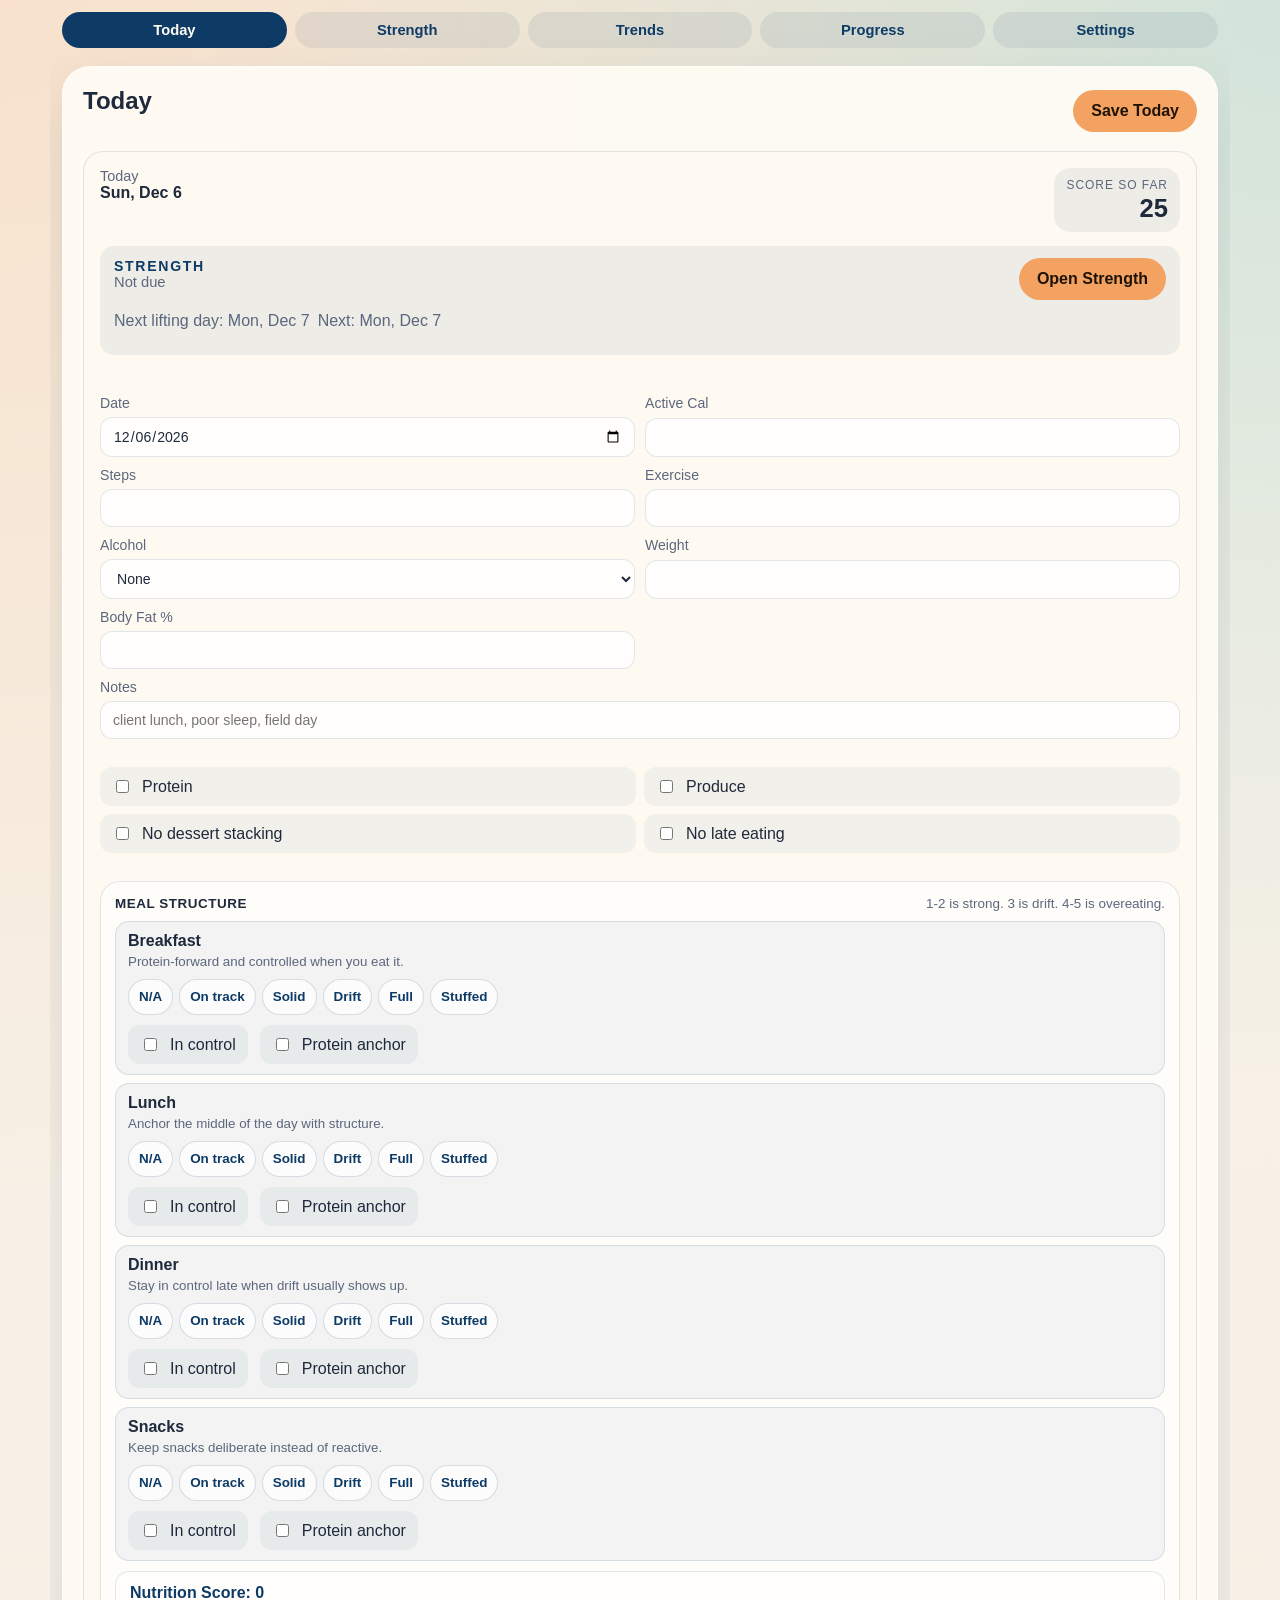
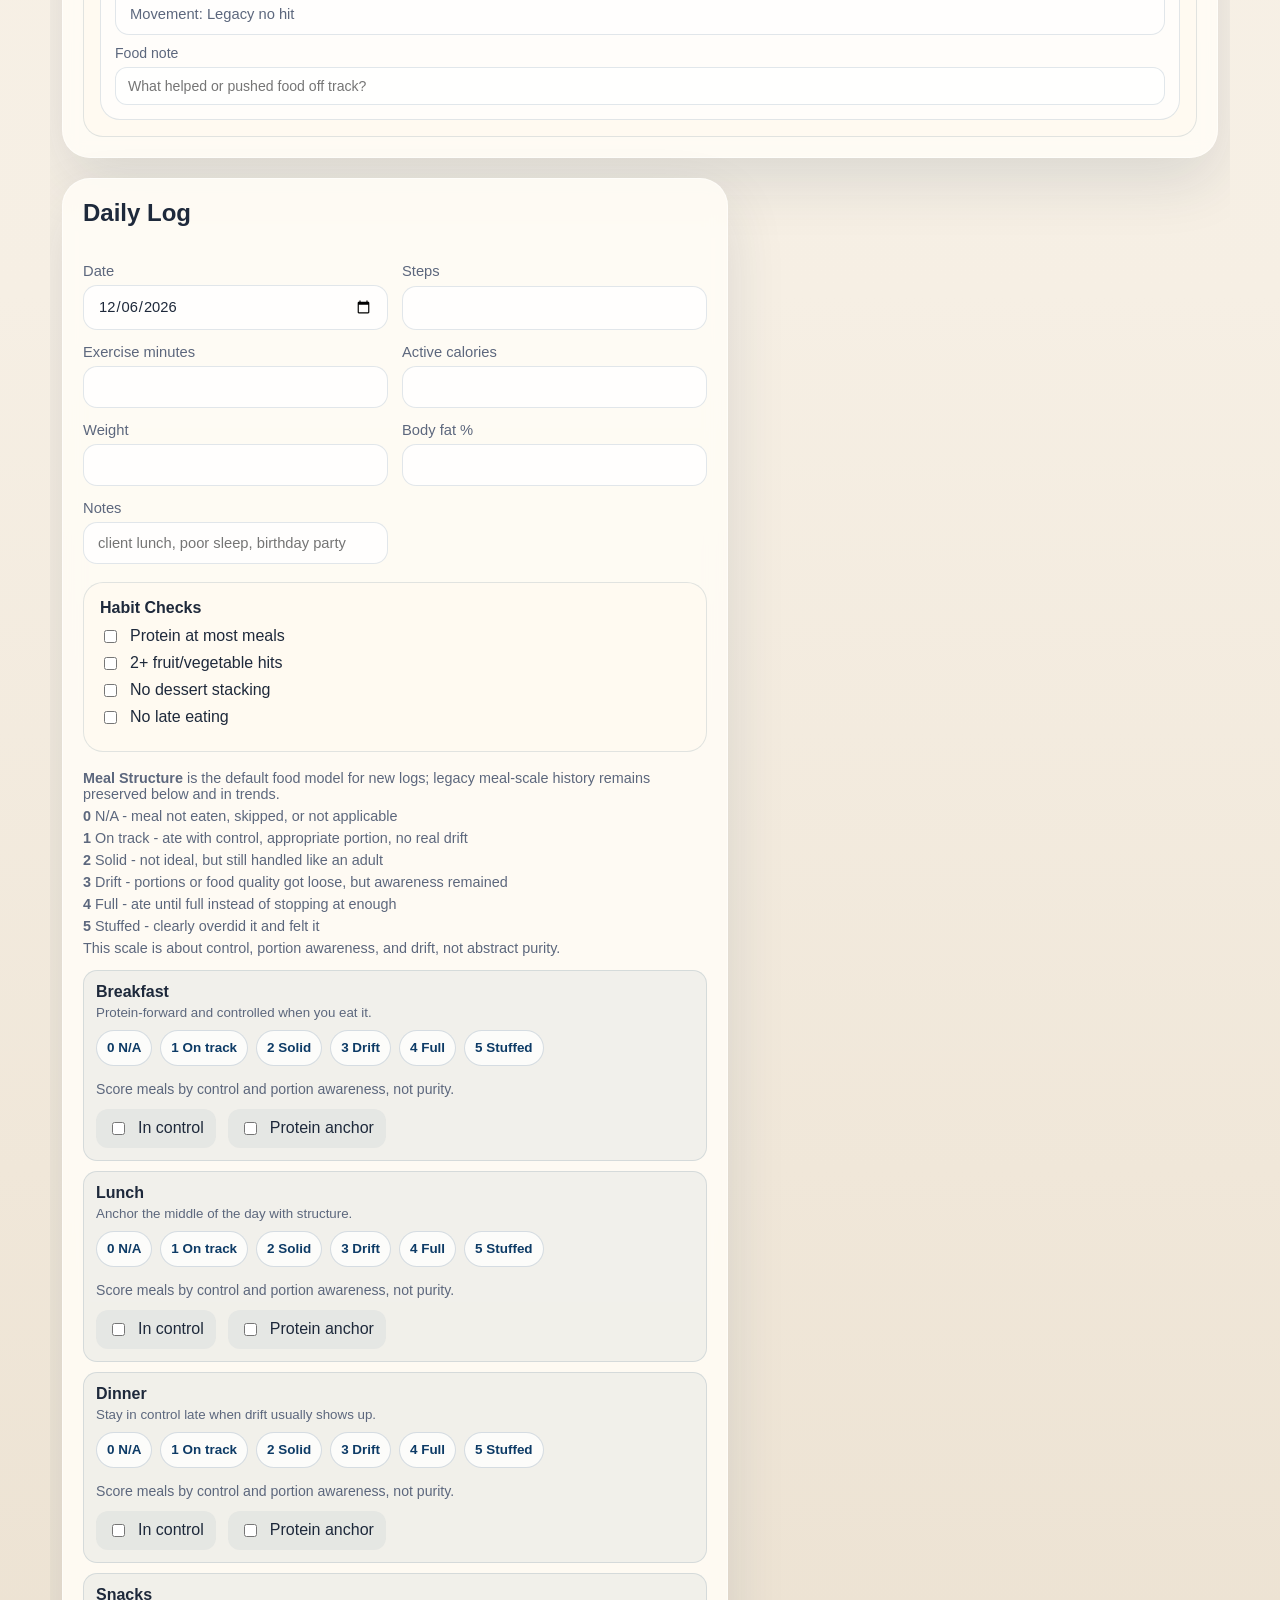
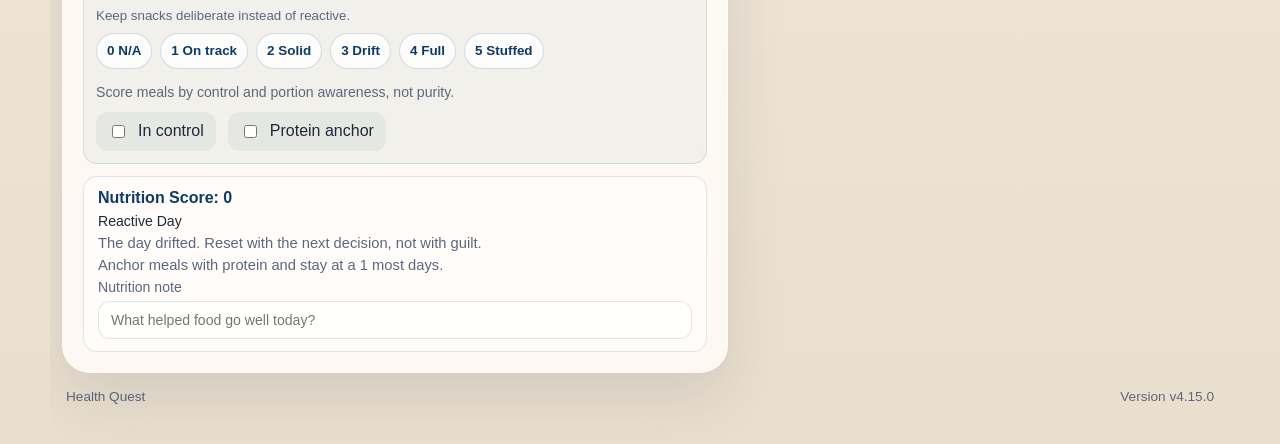
==== commit 0a78c2a1: "Add files via upload" ====
--- a/index.html
+++ b/index.html
@@ -7,8 +7,8 @@
   <meta name="apple-mobile-web-app-capable" content="yes">
   <meta name="apple-mobile-web-app-status-bar-style" content="black-translucent">
   <title>Health Quest</title>
-  <link rel="manifest" href="manifest.json?v=4.14.1">
-  <link rel="stylesheet" href="styles.css?v=4.14.1">
+  <link rel="manifest" href="manifest.json?v=4.15.0">
+  <link rel="stylesheet" href="styles.css?v=4.15.0">
 </head>
 <body>
   <div class="app-shell">
@@ -253,7 +253,7 @@
     </footer>
   </div>
 
-  <script src="exercise-help.js?v=4.14.1"></script>
-  <script src="app.js?v=4.14.1"></script>
+  <script src="exercise-help.js?v=4.15.0"></script>
+  <script src="app.js?v=4.15.0"></script>
 </body>
 </html>
--- a/styles.css
+++ b/styles.css
@@ -1414,10 +1414,17 @@
   display: flex;
   justify-content: space-between;
   gap: 10px;
-  align-items: center;
+  align-items: flex-start;
   padding: 8px 10px;
   border-radius: 12px;
   background: rgba(255, 255, 255, 0.82);
+}
+
+.strength-trend-note {
+  margin-top: 3px;
+  color: var(--muted);
+  font-size: 0.82rem;
+  line-height: 1.35;
 }
 
 .strength-trend-insight {
@@ -1640,6 +1647,69 @@
 .manual-strength-grid {
   display: grid;
   gap: 10px;
+}
+
+.away-workout-meta {
+  margin-top: 2px;
+}
+
+.away-workout-list {
+  display: grid;
+  gap: 10px;
+}
+
+.away-exercise-row {
+  display: grid;
+  gap: 8px;
+  padding: 10px;
+  border: 1px solid var(--line);
+  border-radius: 14px;
+  background: rgba(255, 255, 255, 0.62);
+}
+
+.away-exercise-top {
+  display: flex;
+  justify-content: space-between;
+  gap: 10px;
+  align-items: flex-start;
+}
+
+.away-compact-labels {
+  display: grid;
+  grid-template-columns: repeat(3, minmax(0, 1fr));
+  gap: 8px;
+  color: var(--muted);
+  font-size: 0.78rem;
+  font-weight: 700;
+  text-transform: uppercase;
+}
+
+.away-compact-row {
+  display: grid;
+  grid-template-columns: repeat(3, minmax(0, 1fr));
+  gap: 8px;
+}
+
+.away-compact-row input,
+.away-compact-row select,
+.away-add-row select {
+  width: 100%;
+  min-width: 0;
+  padding: 9px 10px;
+  border: 1px solid var(--line);
+  border-radius: 12px;
+  background: rgba(255, 255, 255, 0.8);
+}
+
+.away-input-filler {
+  display: block;
+  min-height: 38px;
+}
+
+.away-add-row {
+  display: grid;
+  grid-template-columns: minmax(0, 1fr) auto auto;
+  gap: 8px;
 }
 
 .manual-strength-set-list {
@@ -1881,6 +1951,11 @@
   stroke-width: 2.5;
 }
 
+.strength-trend-point {
+  stroke: rgba(255, 255, 255, 0.92);
+  stroke-width: 1.2;
+}
+
 .guardrail-list {
   display: grid;
   gap: 8px;
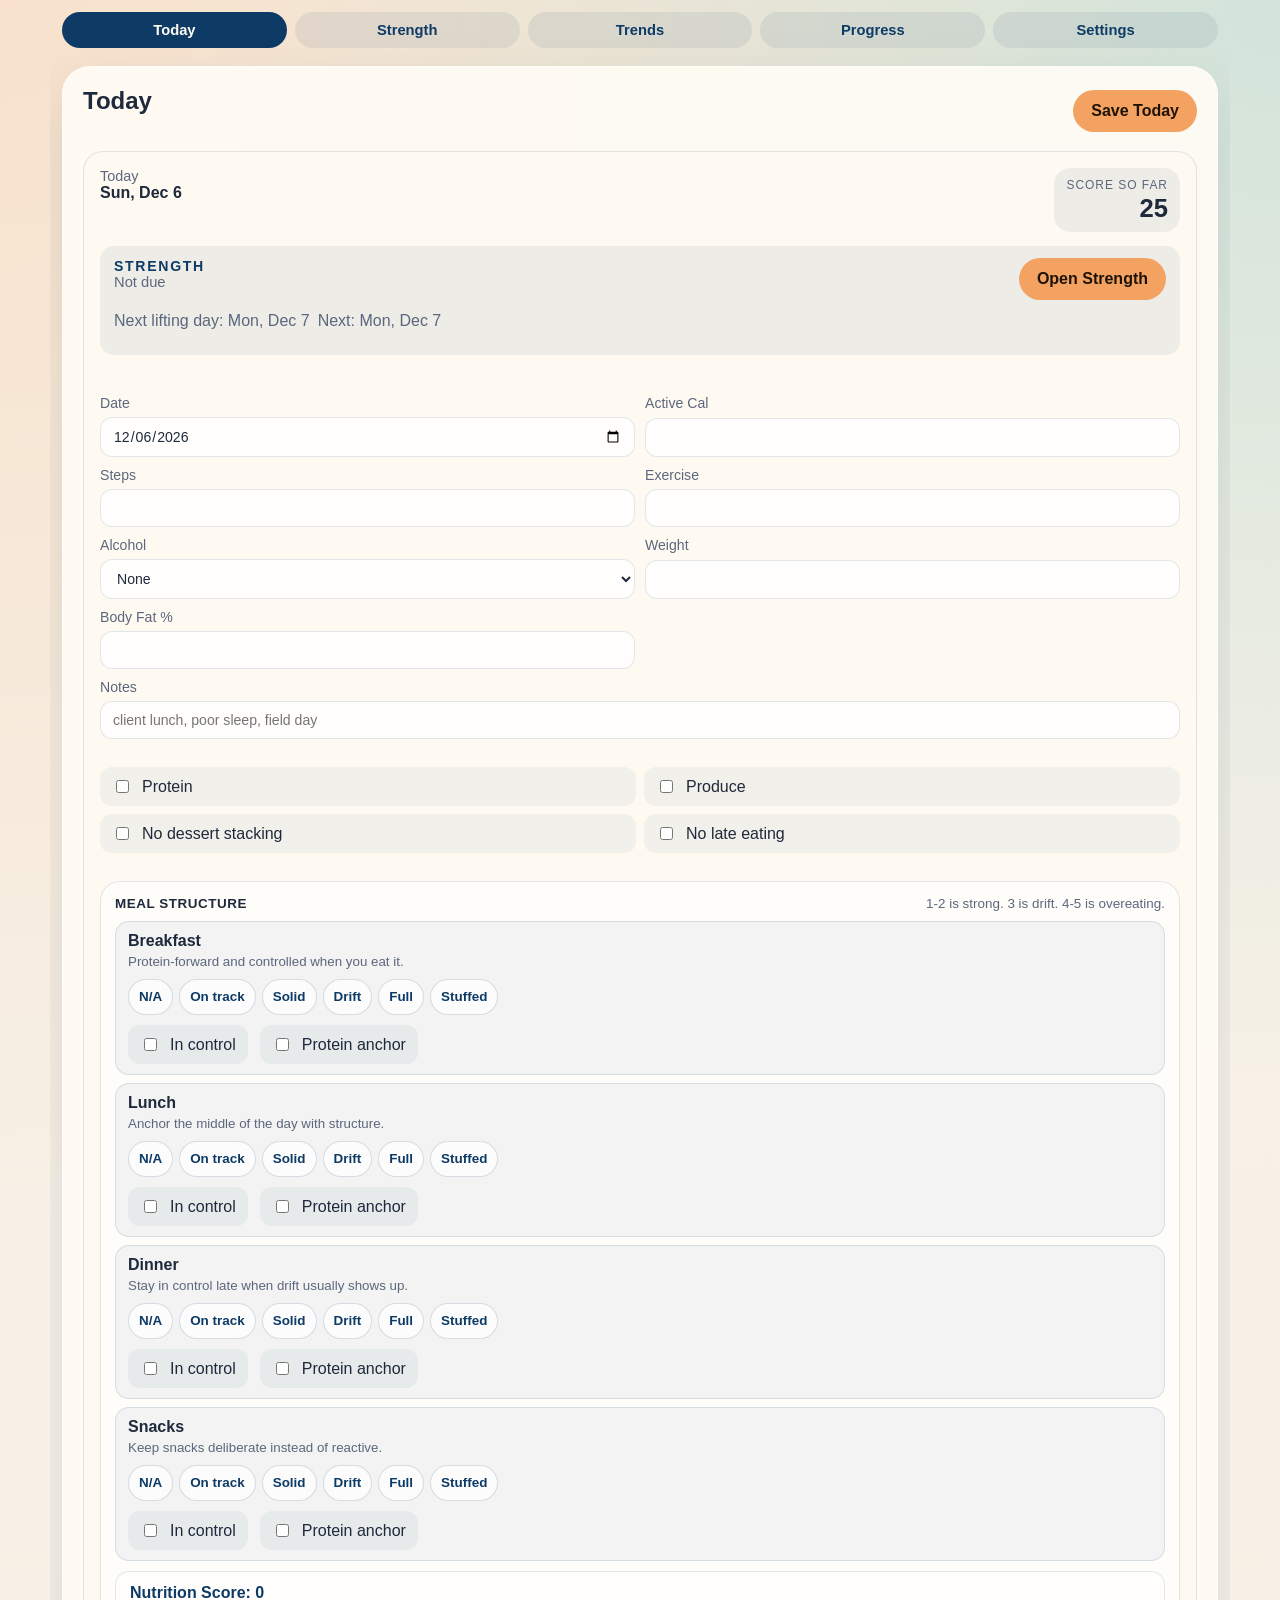
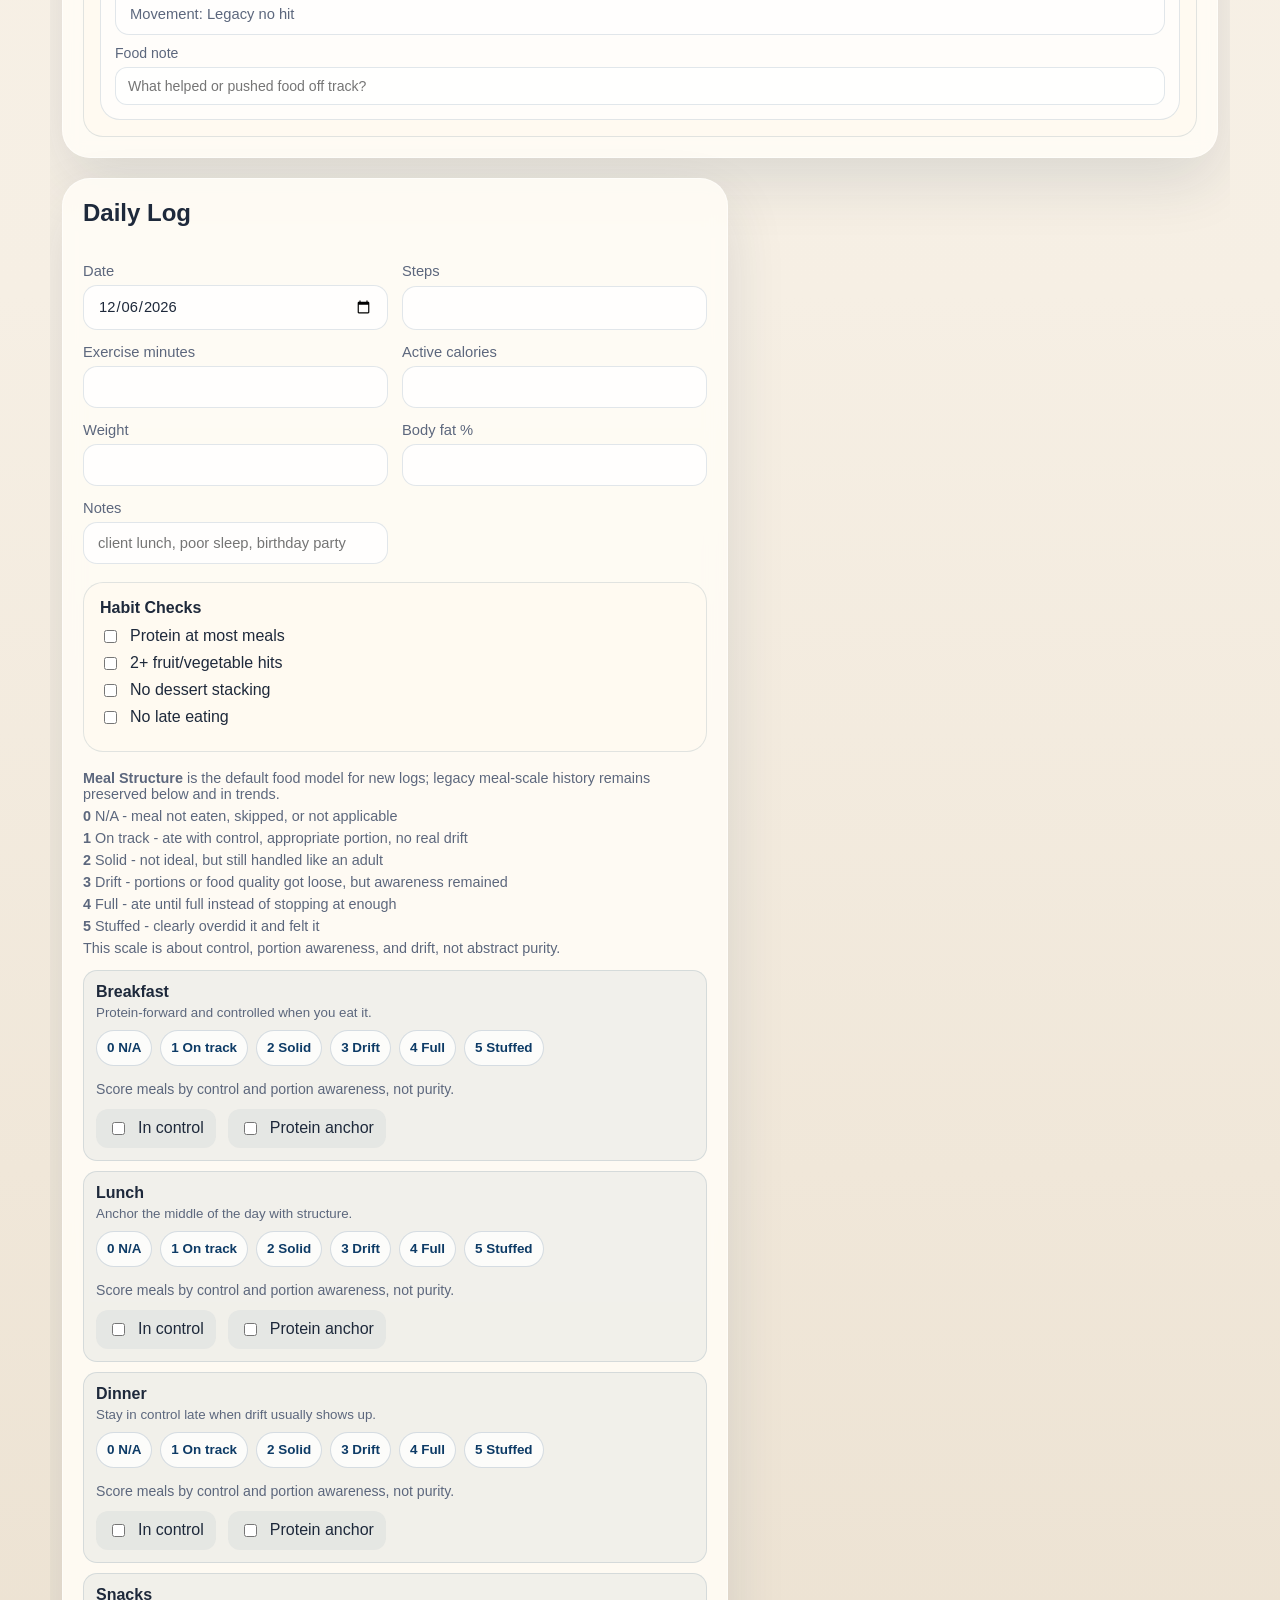
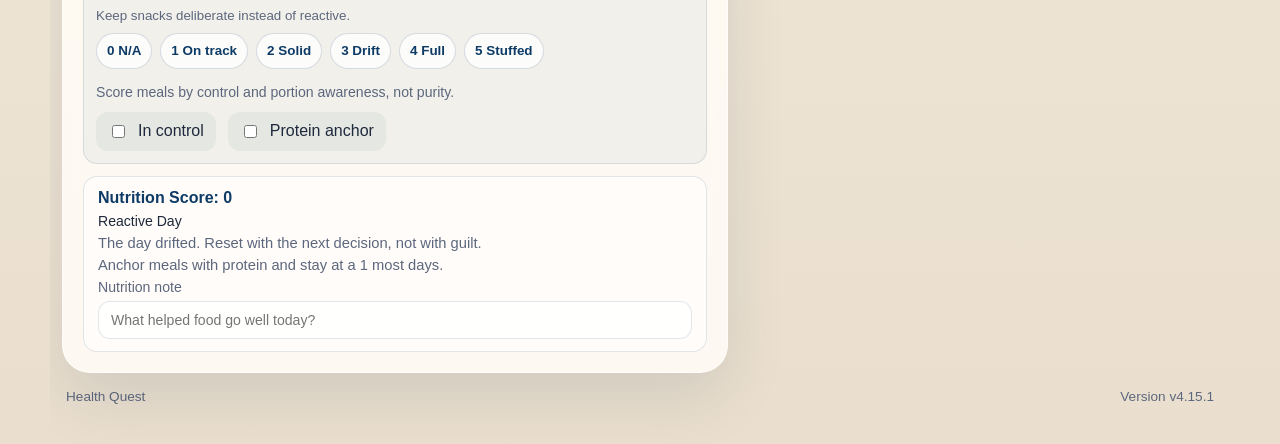
==== commit 86e8c8a2: "Add files via upload" ====
--- a/index.html
+++ b/index.html
@@ -7,8 +7,8 @@
   <meta name="apple-mobile-web-app-capable" content="yes">
   <meta name="apple-mobile-web-app-status-bar-style" content="black-translucent">
   <title>Health Quest</title>
-  <link rel="manifest" href="manifest.json?v=4.15.0">
-  <link rel="stylesheet" href="styles.css?v=4.15.0">
+  <link rel="manifest" href="manifest.json?v=4.15.1">
+  <link rel="stylesheet" href="styles.css?v=4.15.1">
 </head>
 <body>
   <div class="app-shell">
@@ -253,7 +253,7 @@
     </footer>
   </div>
 
-  <script src="exercise-help.js?v=4.15.0"></script>
-  <script src="app.js?v=4.15.0"></script>
+  <script src="exercise-help.js?v=4.15.1"></script>
+  <script src="app.js?v=4.15.1"></script>
 </body>
 </html>
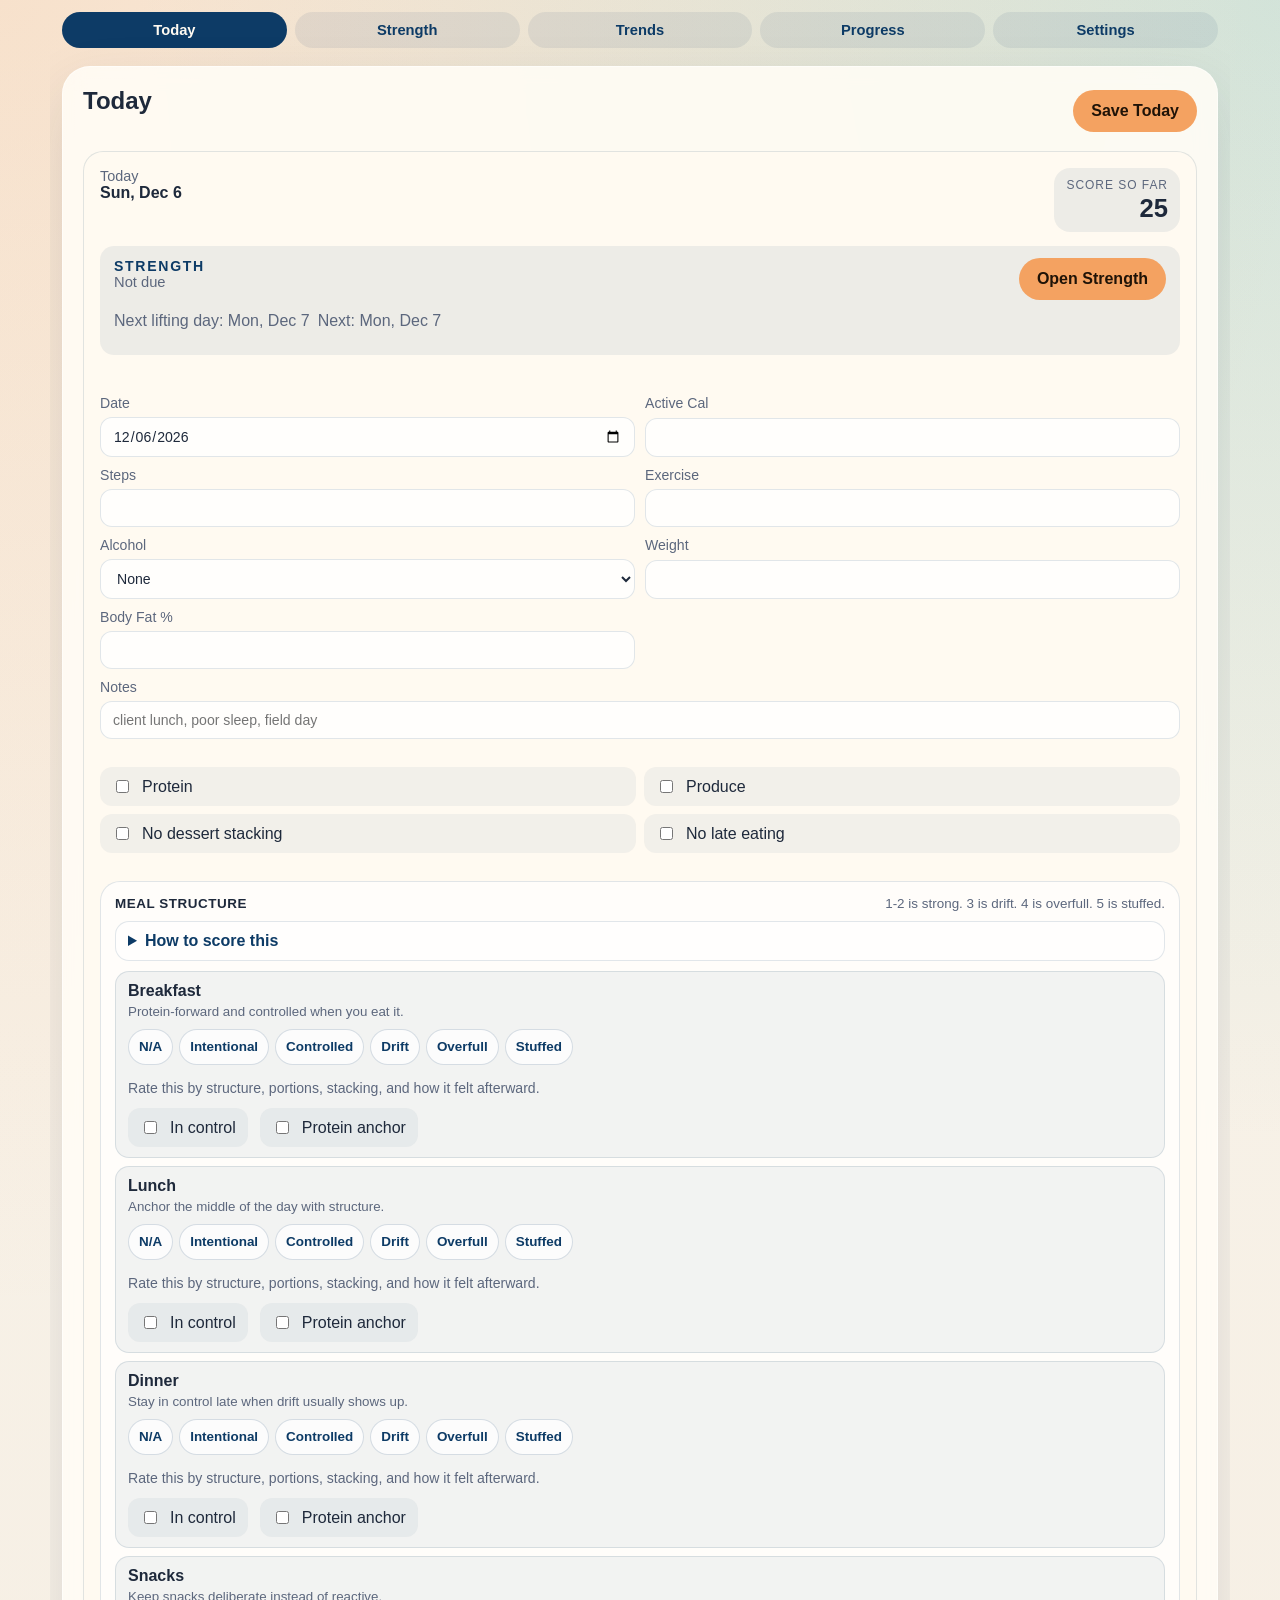
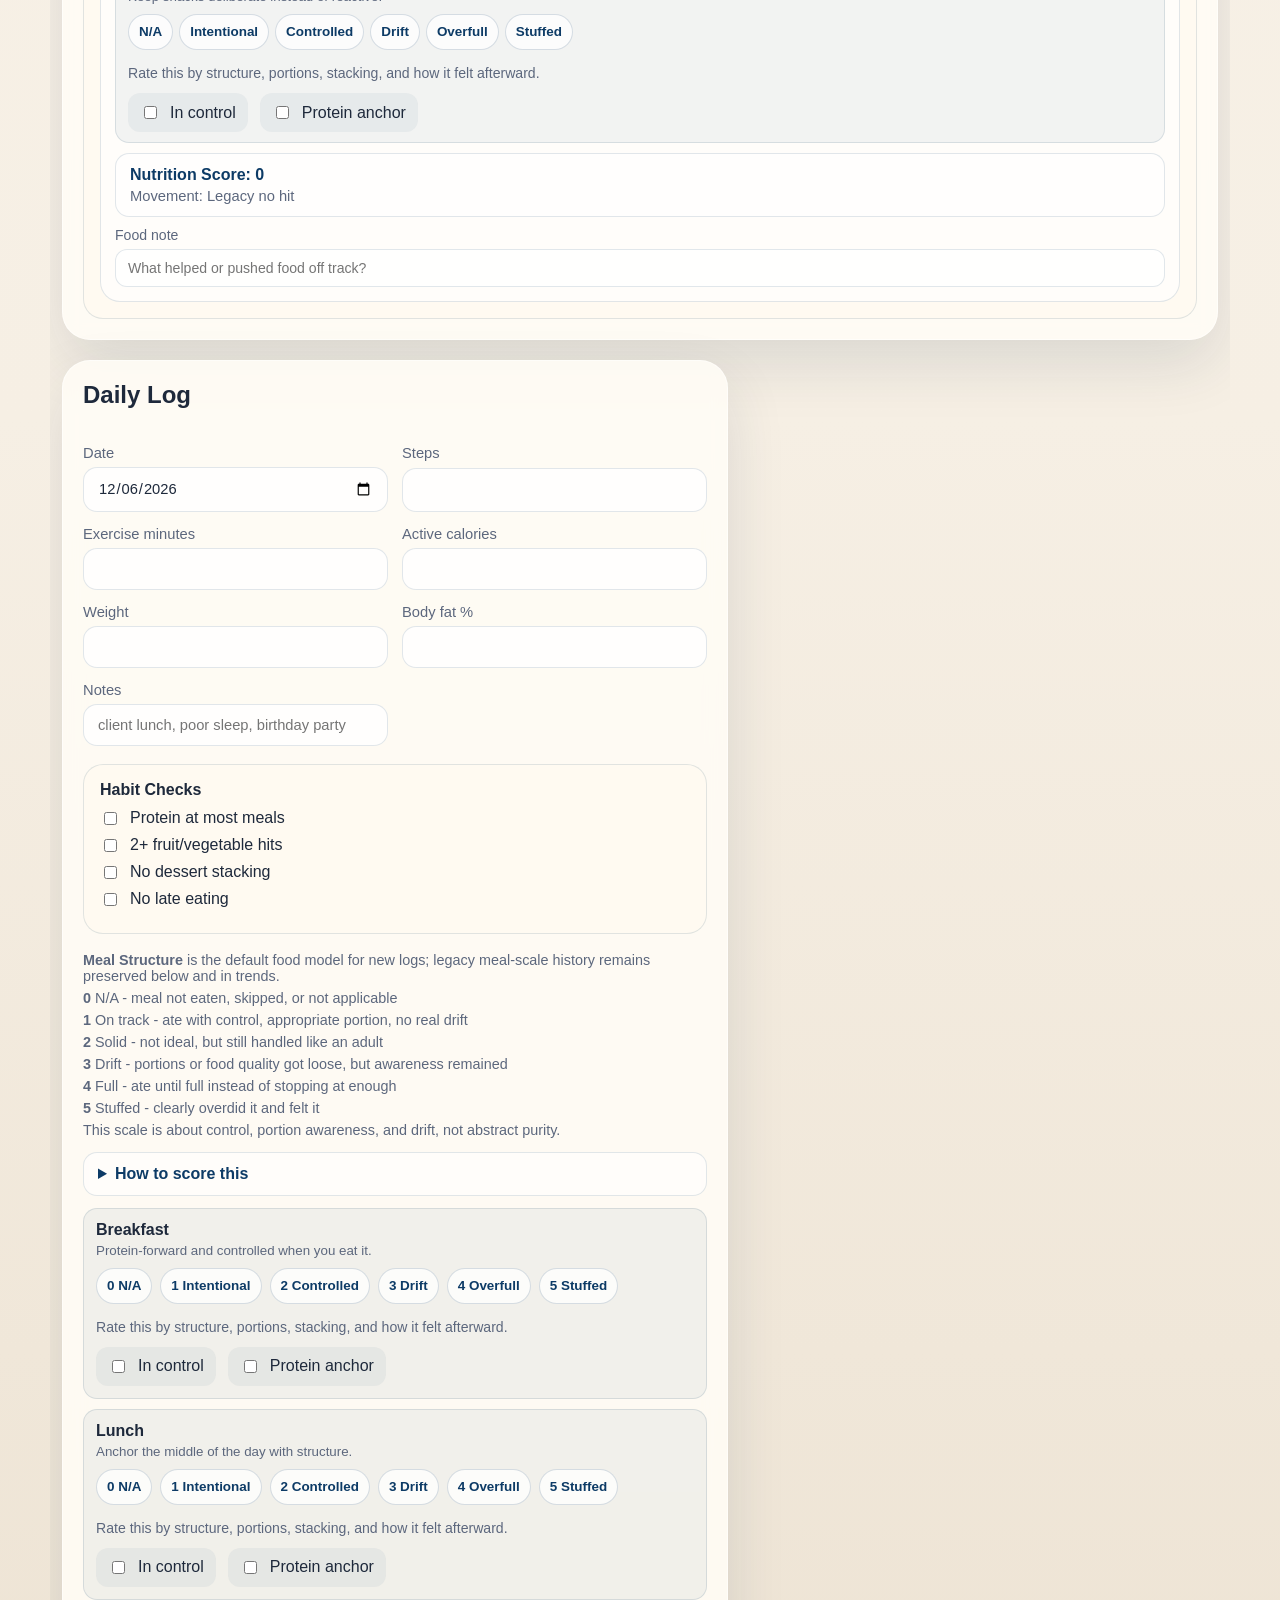
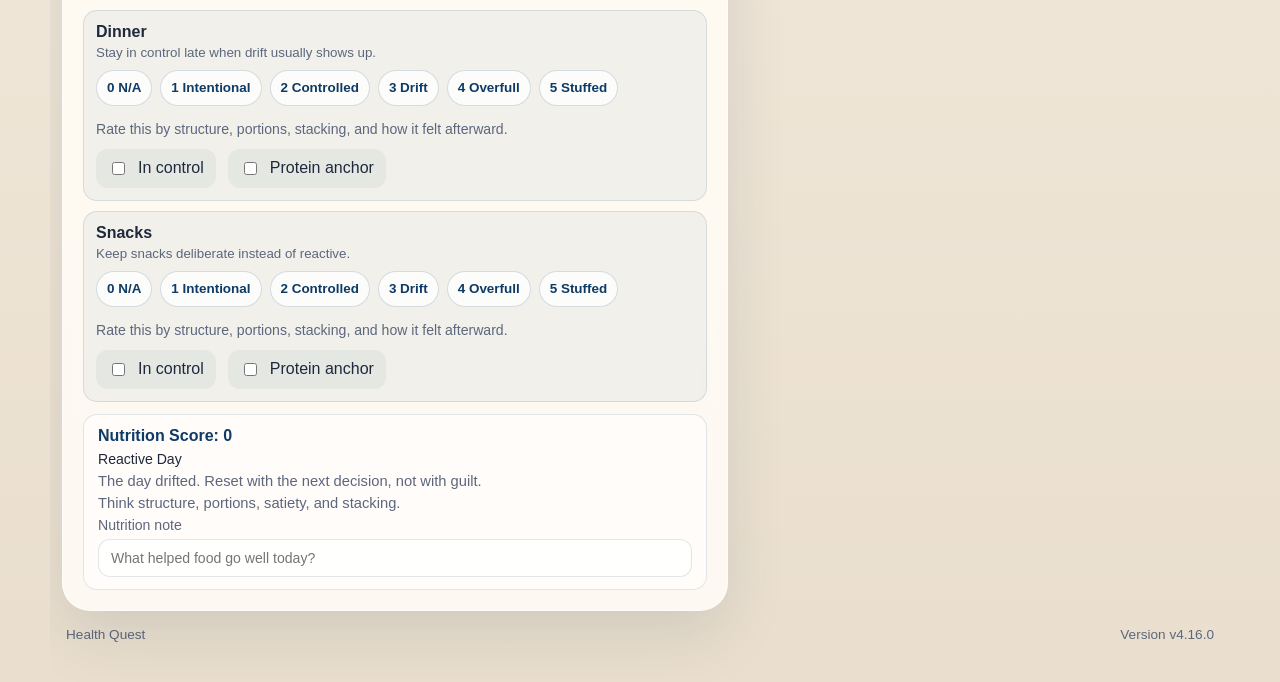
==== commit 8ae0c711: "Add files via upload" ====
--- a/index.html
+++ b/index.html
@@ -7,8 +7,8 @@
   <meta name="apple-mobile-web-app-capable" content="yes">
   <meta name="apple-mobile-web-app-status-bar-style" content="black-translucent">
   <title>Health Quest</title>
-  <link rel="manifest" href="manifest.json?v=4.15.1">
-  <link rel="stylesheet" href="styles.css?v=4.15.1">
+  <link rel="manifest" href="manifest.json?v=4.16.0">
+  <link rel="stylesheet" href="styles.css?v=4.16.0">
 </head>
 <body>
   <div class="app-shell">
@@ -253,7 +253,7 @@
     </footer>
   </div>
 
-  <script src="exercise-help.js?v=4.15.1"></script>
-  <script src="app.js?v=4.15.1"></script>
+  <script src="exercise-help.js?v=4.16.0"></script>
+  <script src="app.js?v=4.16.0"></script>
 </body>
 </html>
--- a/styles.css
+++ b/styles.css
@@ -640,6 +640,44 @@
   gap: 10px;
 }
 
+.score-guide-details {
+  display: grid;
+  gap: 8px;
+  padding: 12px 14px;
+  border: 1px solid var(--line);
+  border-radius: 14px;
+  background: rgba(255, 255, 255, 0.58);
+}
+
+.score-guide-details.compact {
+  padding: 10px 12px;
+}
+
+.score-guide-details > summary {
+  cursor: pointer;
+  font-weight: 700;
+  color: var(--brand);
+}
+
+.score-guide-copy,
+.score-guide-questions,
+.score-guide-item span {
+  color: var(--muted);
+  font-size: 0.9rem;
+  line-height: 1.4;
+}
+
+.score-guide-questions,
+.score-guide-list {
+  display: grid;
+  gap: 6px;
+}
+
+.score-guide-item {
+  display: grid;
+  gap: 2px;
+}
+
 .meal-behavior-grid.compact {
   gap: 8px;
 }
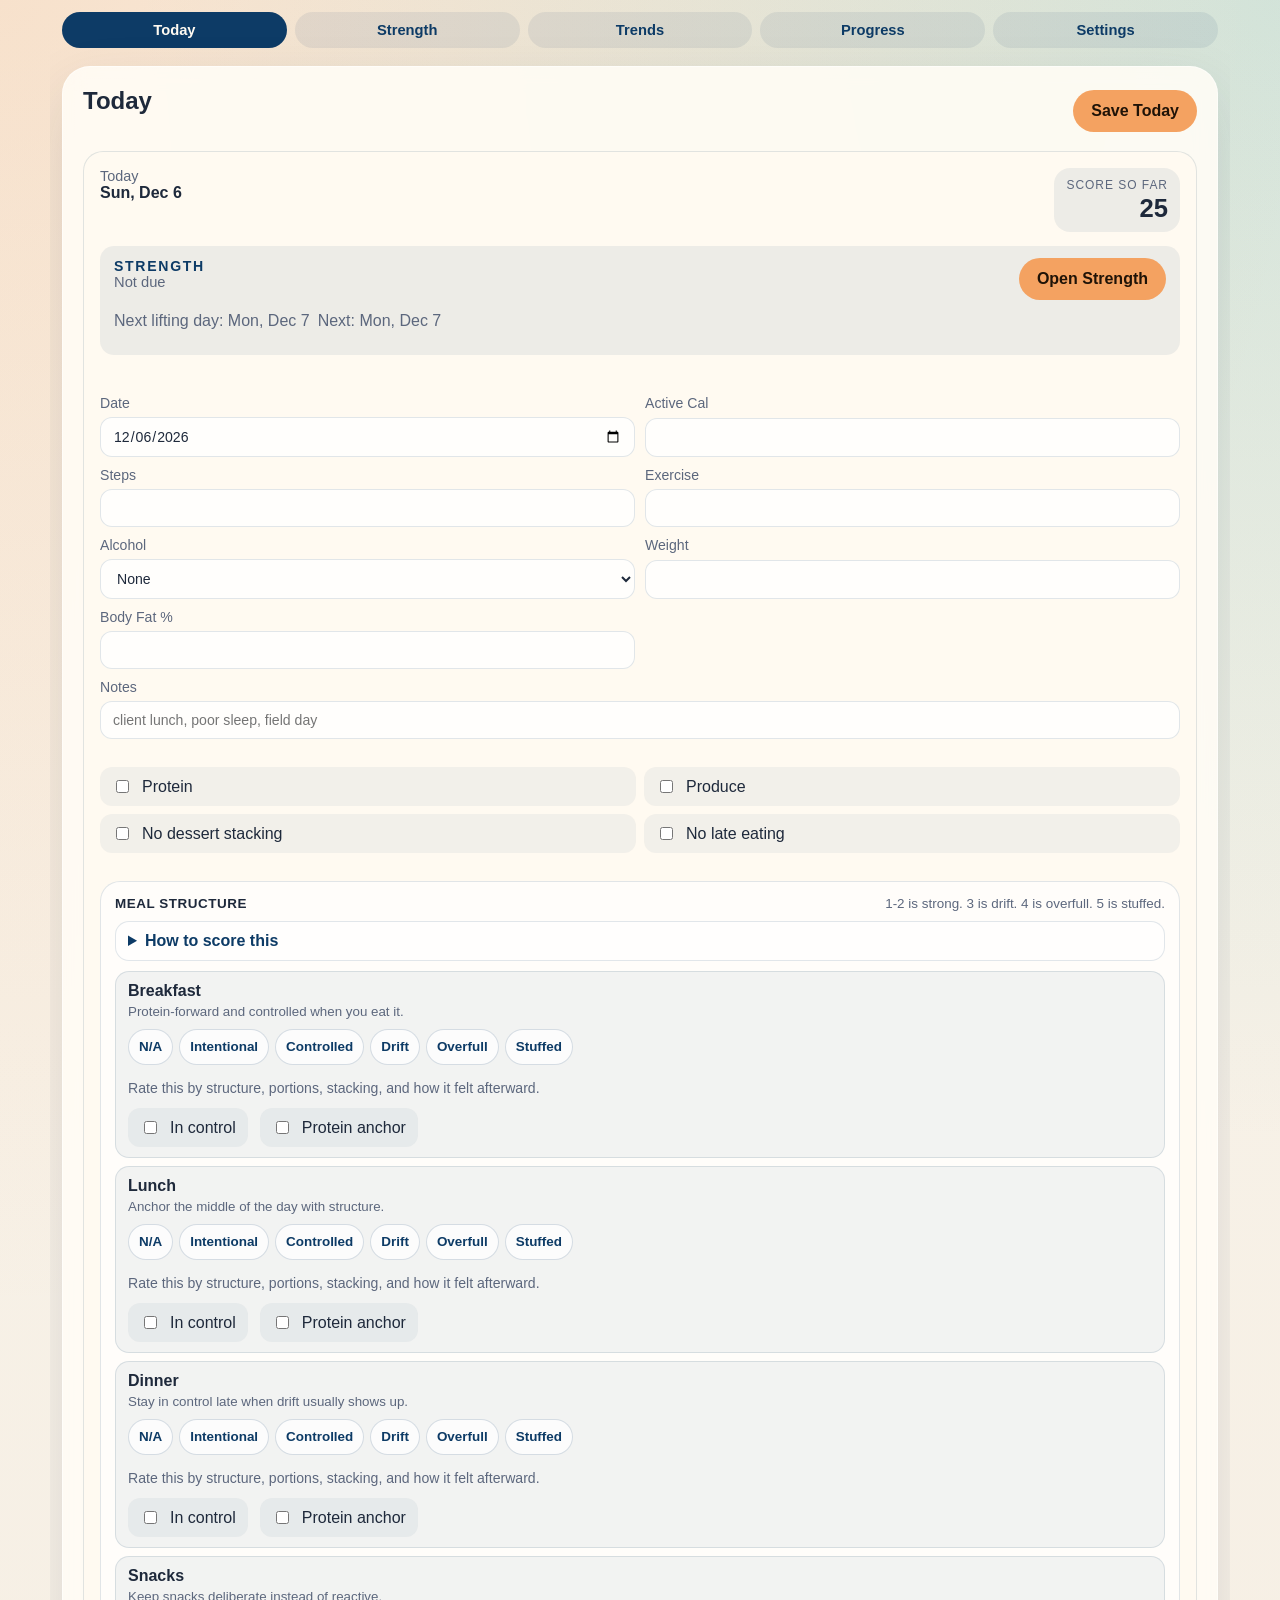
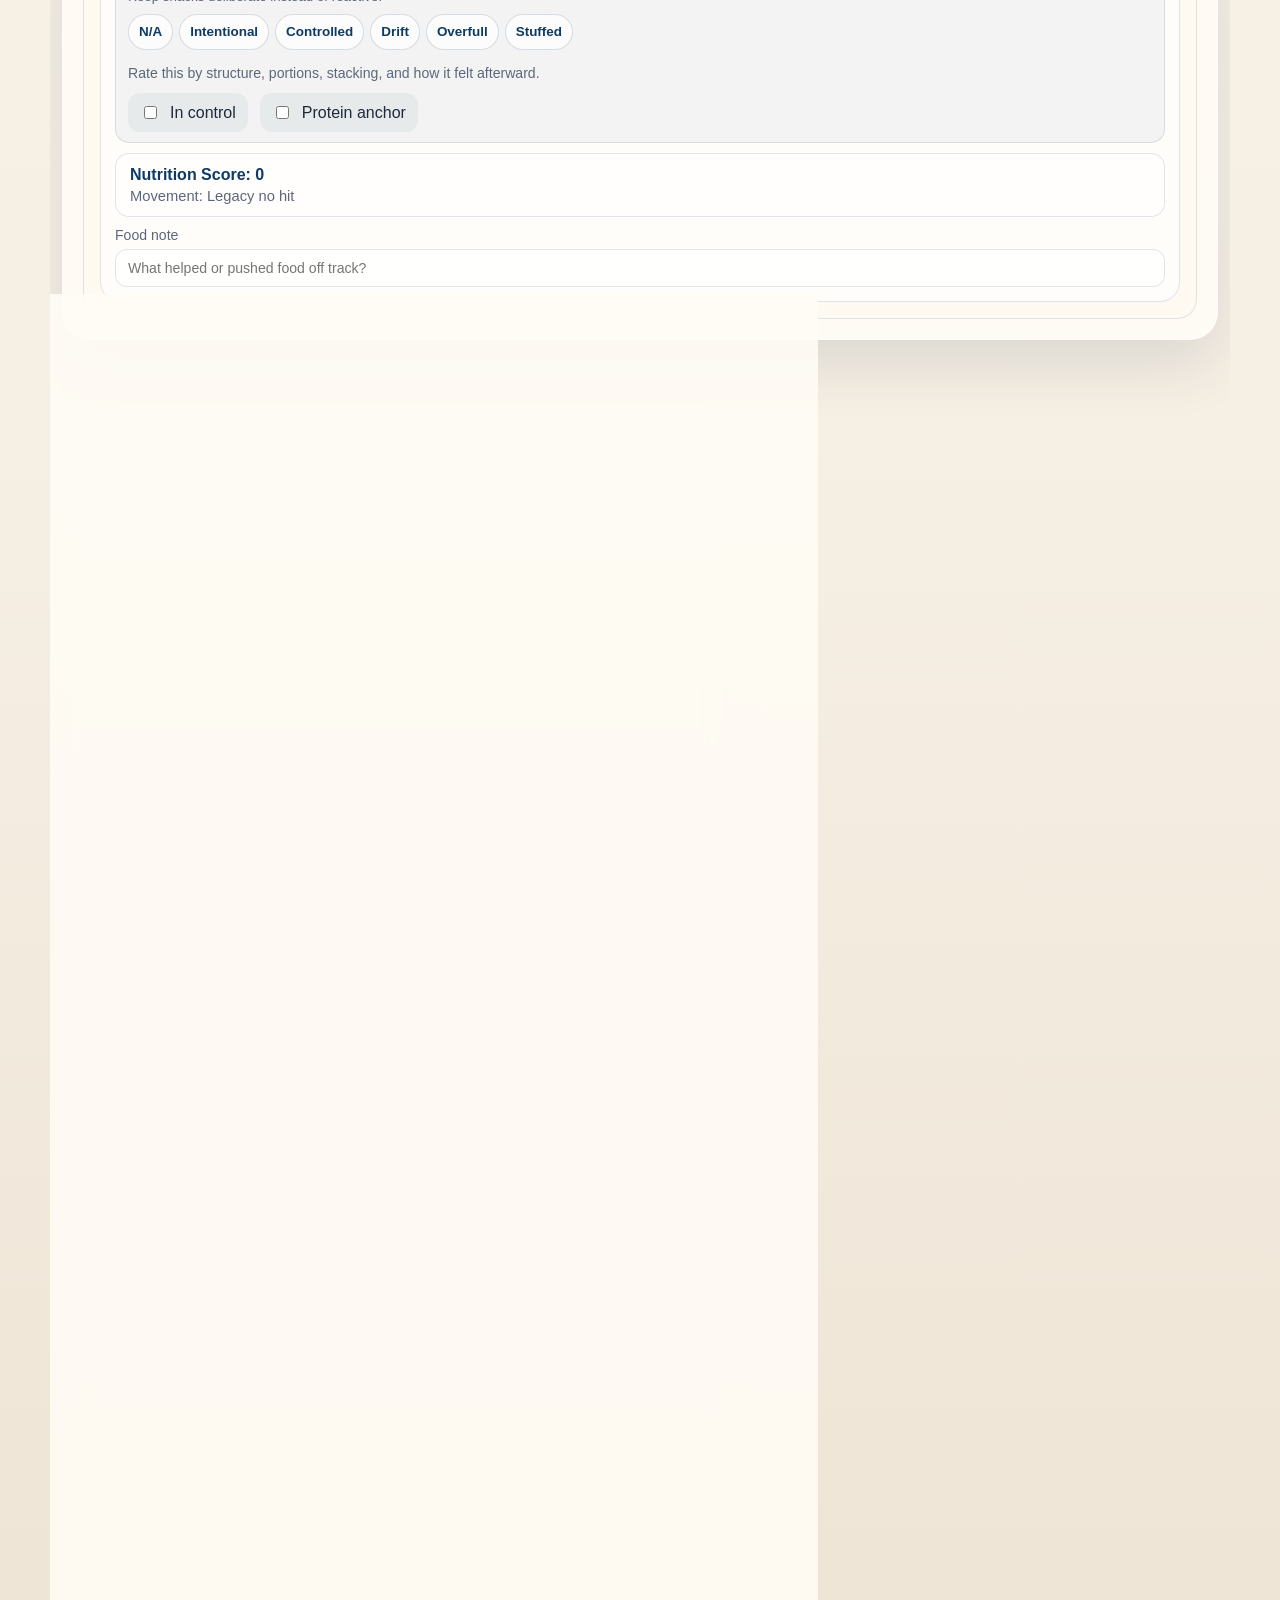
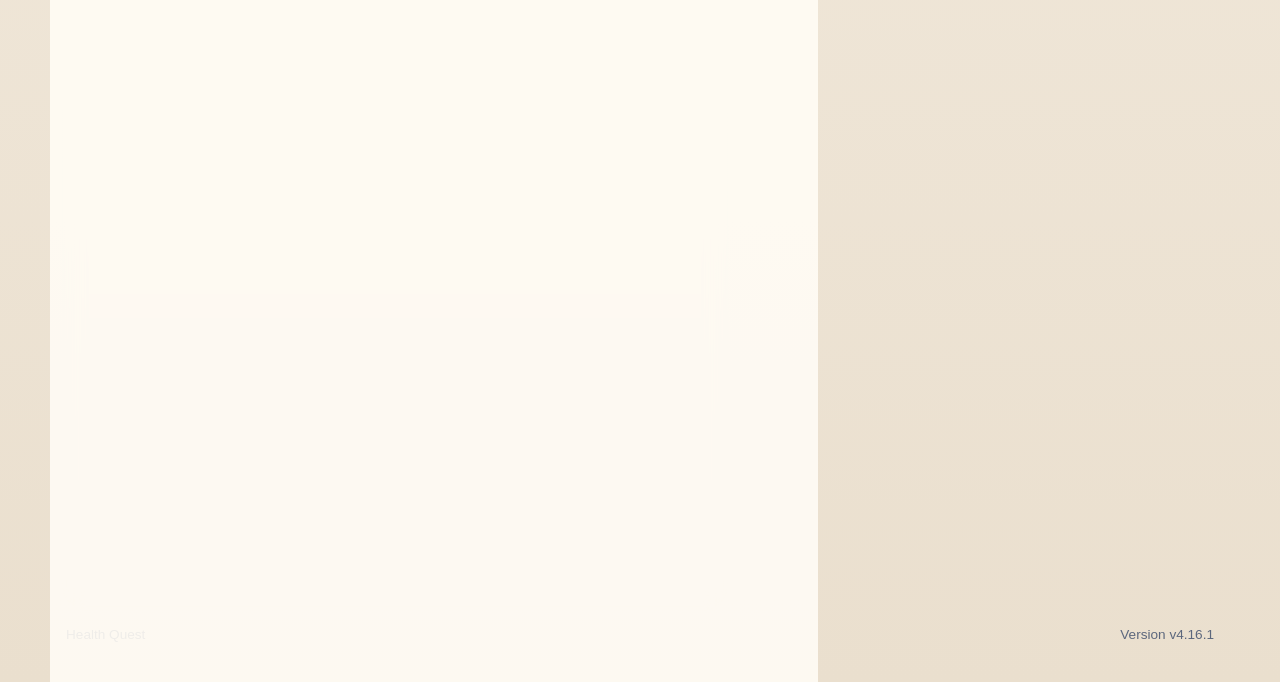
==== commit f0870f03: "Add files via upload" ====
--- a/index.html
+++ b/index.html
@@ -7,8 +7,8 @@
   <meta name="apple-mobile-web-app-capable" content="yes">
   <meta name="apple-mobile-web-app-status-bar-style" content="black-translucent">
   <title>Health Quest</title>
-  <link rel="manifest" href="manifest.json?v=4.16.0">
-  <link rel="stylesheet" href="styles.css?v=4.16.0">
+  <link rel="manifest" href="manifest.json?v=4.16.1">
+  <link rel="stylesheet" href="styles.css?v=4.16.1">
 </head>
 <body>
   <div class="app-shell">
@@ -253,7 +253,7 @@
     </footer>
   </div>
 
-  <script src="exercise-help.js?v=4.16.0"></script>
-  <script src="app.js?v=4.16.0"></script>
+  <script src="exercise-help.js?v=4.16.1"></script>
+  <script src="app.js?v=4.16.1"></script>
 </body>
 </html>
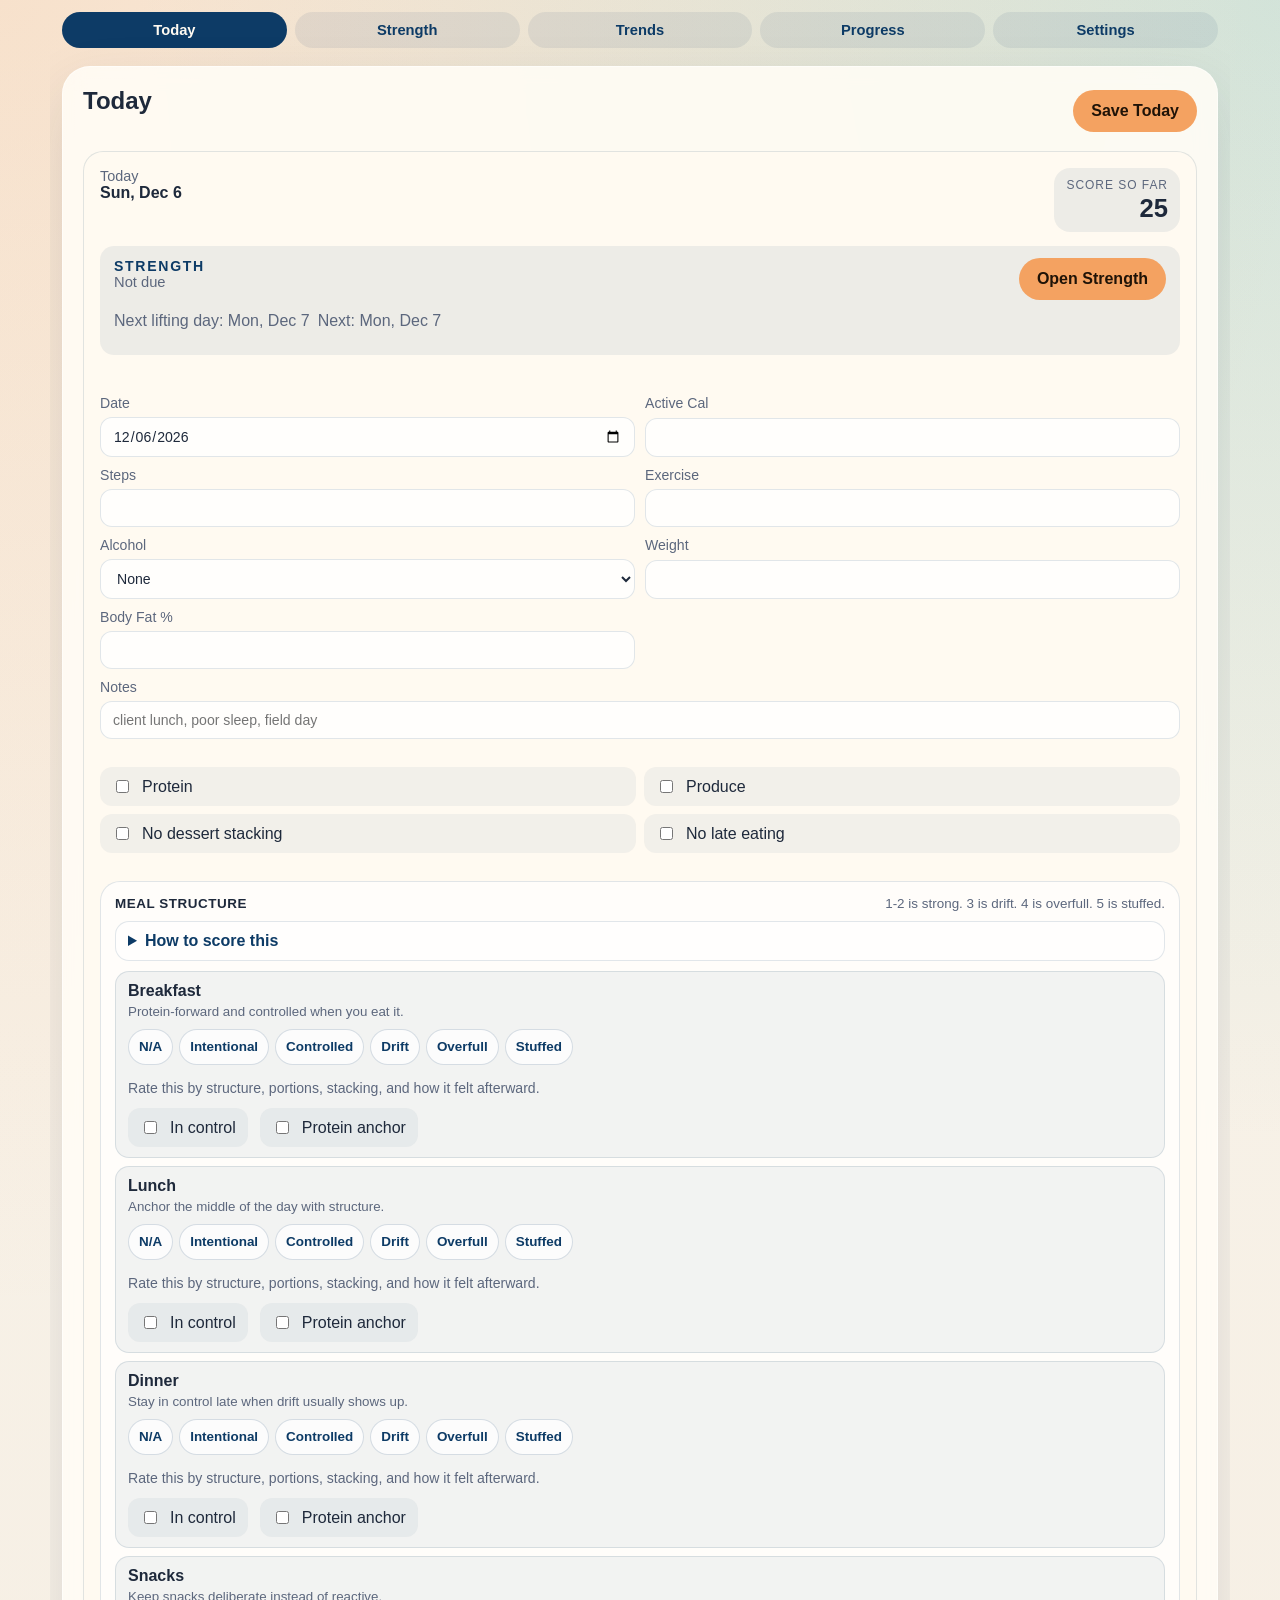
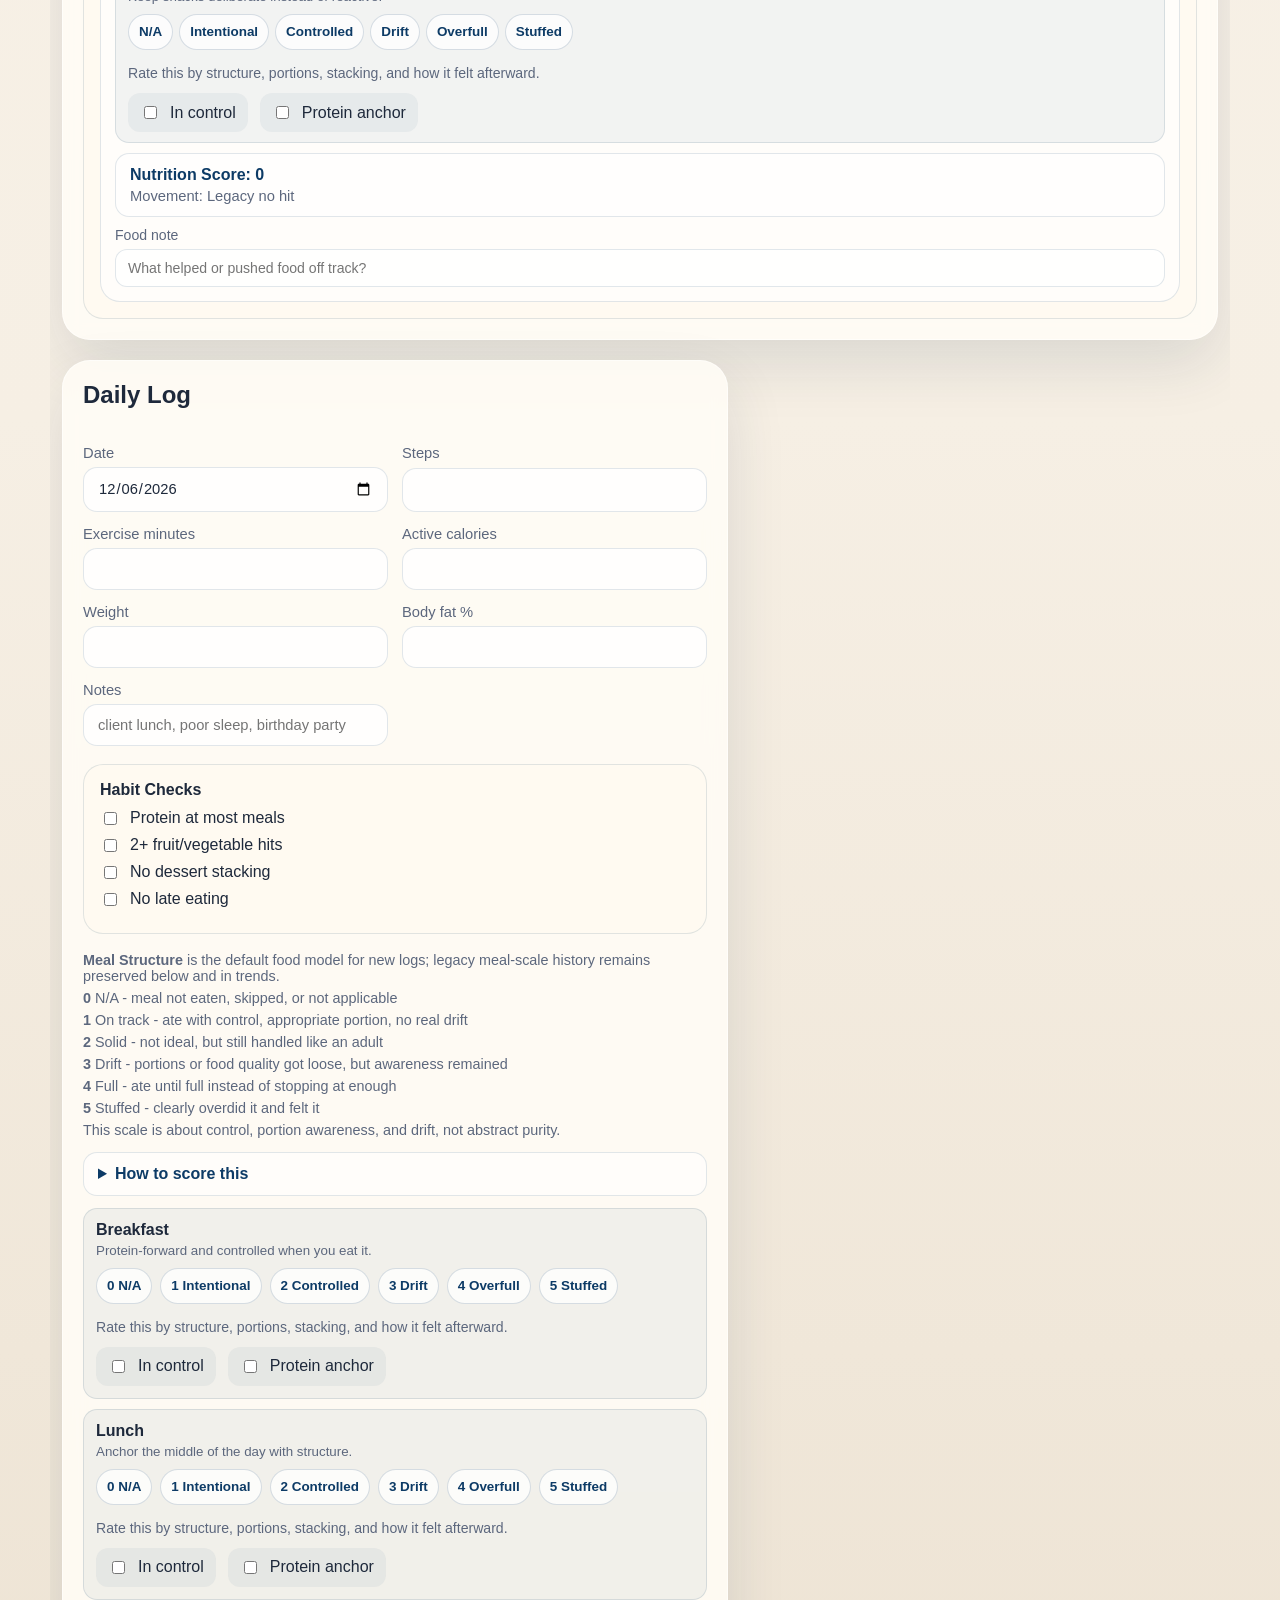
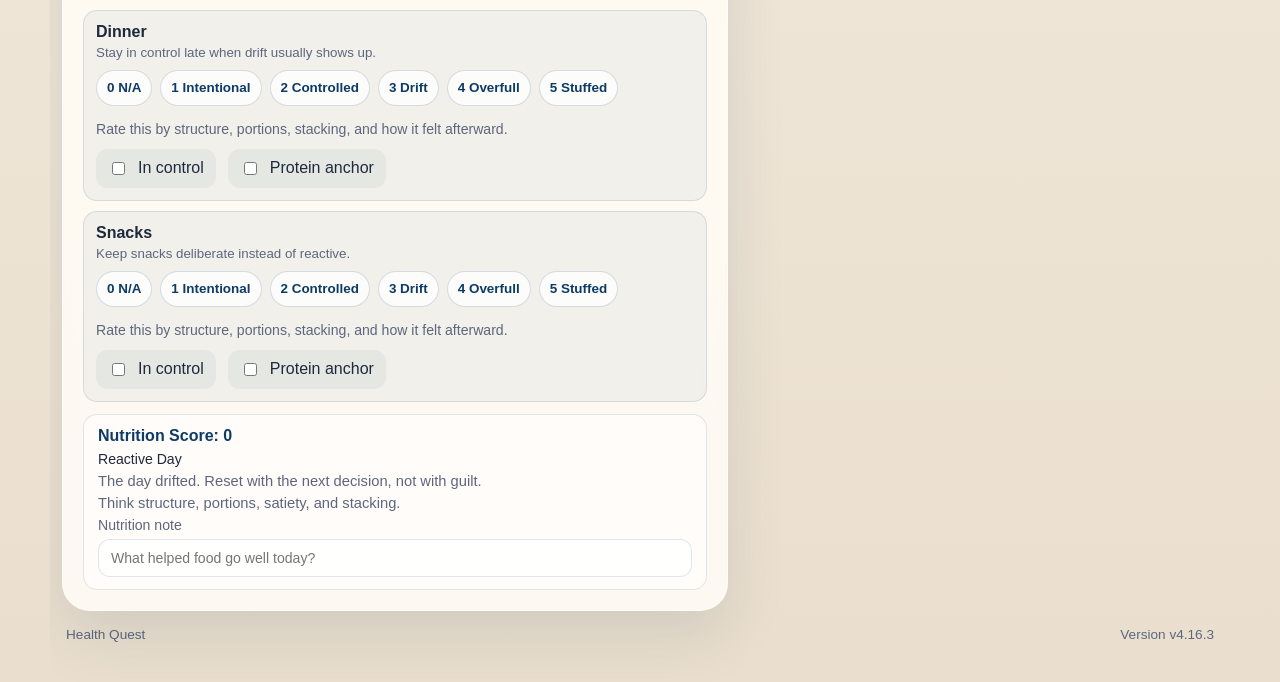
==== commit 87b3530e: "Add files via upload" ====
--- a/index.html
+++ b/index.html
@@ -7,8 +7,8 @@
   <meta name="apple-mobile-web-app-capable" content="yes">
   <meta name="apple-mobile-web-app-status-bar-style" content="black-translucent">
   <title>Health Quest</title>
-  <link rel="manifest" href="manifest.json?v=4.16.1">
-  <link rel="stylesheet" href="styles.css?v=4.16.1">
+  <link rel="manifest" href="manifest.json?v=4.16.3">
+  <link rel="stylesheet" href="styles.css?v=4.16.3">
 </head>
 <body>
   <div class="app-shell">
@@ -253,7 +253,7 @@
     </footer>
   </div>
 
-  <script src="exercise-help.js?v=4.16.1"></script>
-  <script src="app.js?v=4.16.1"></script>
+  <script src="exercise-help.js?v=4.16.3"></script>
+  <script src="app.js?v=4.16.3"></script>
 </body>
 </html>
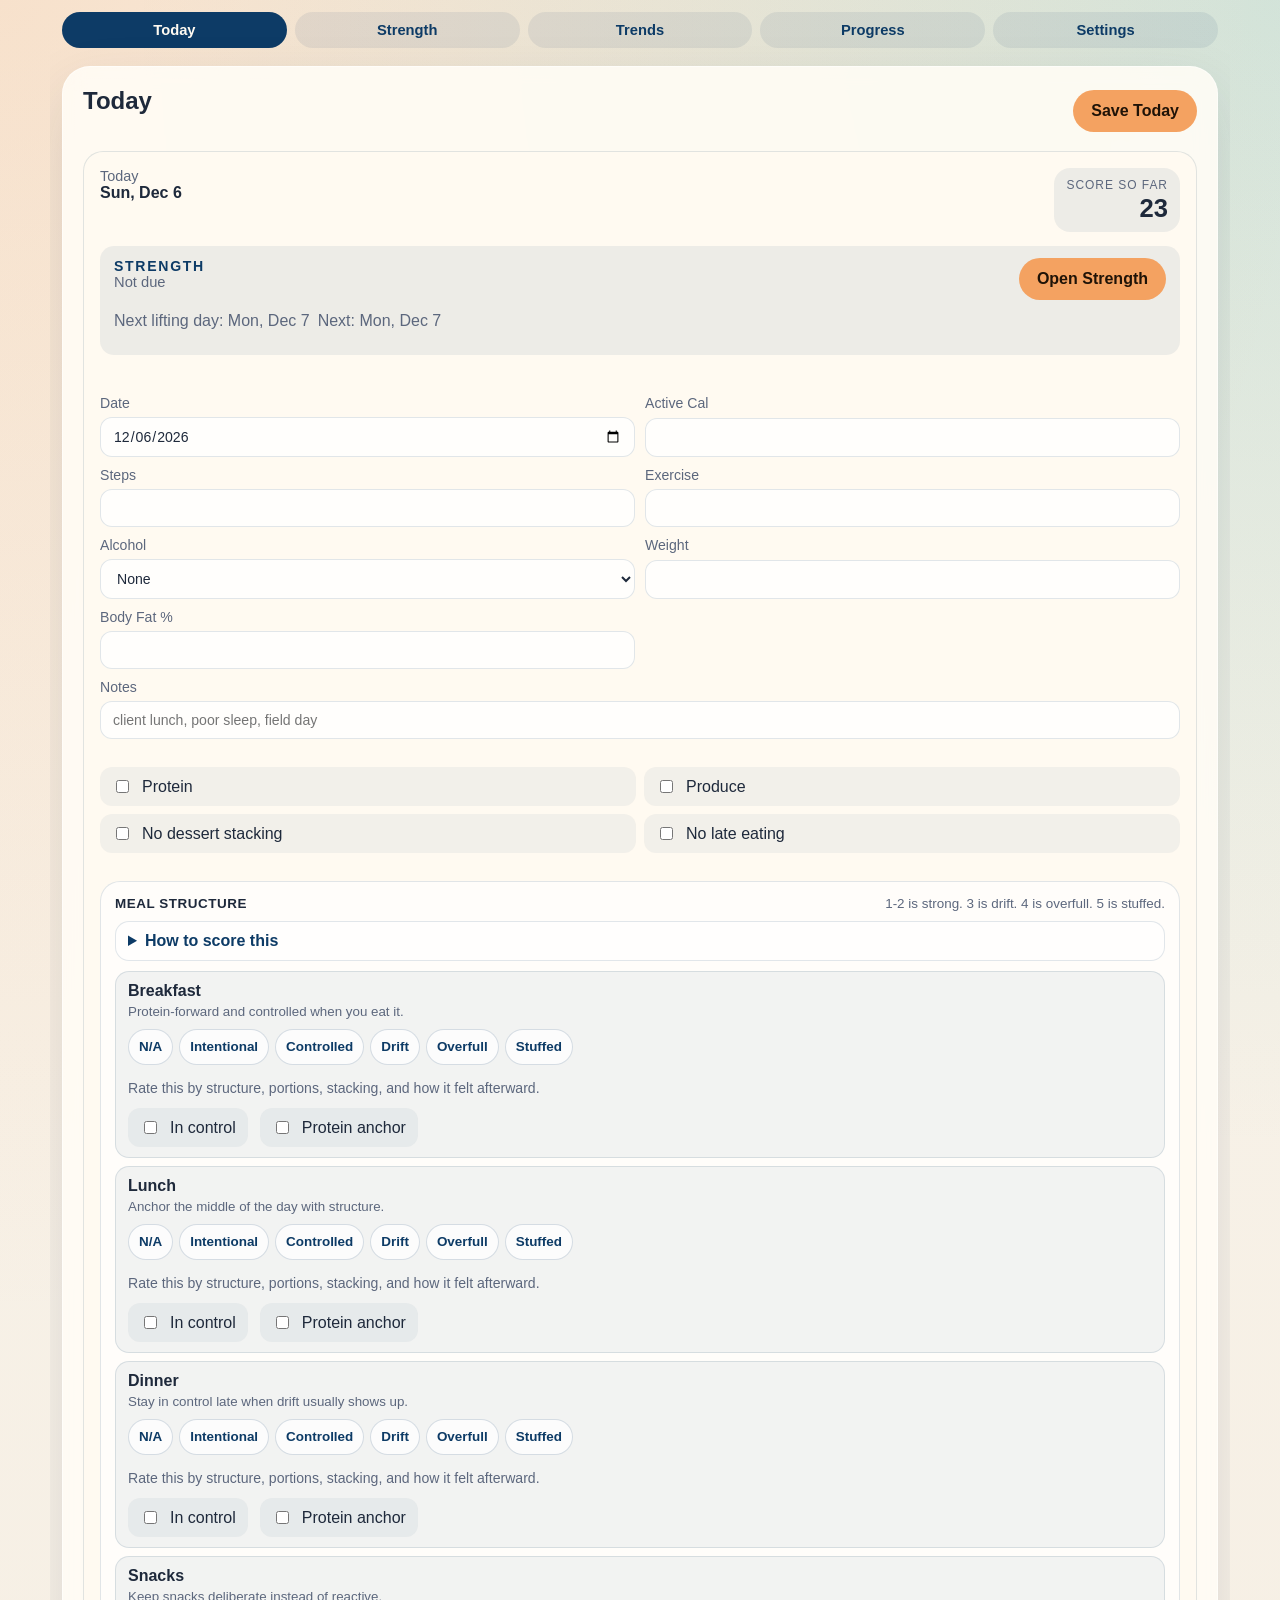
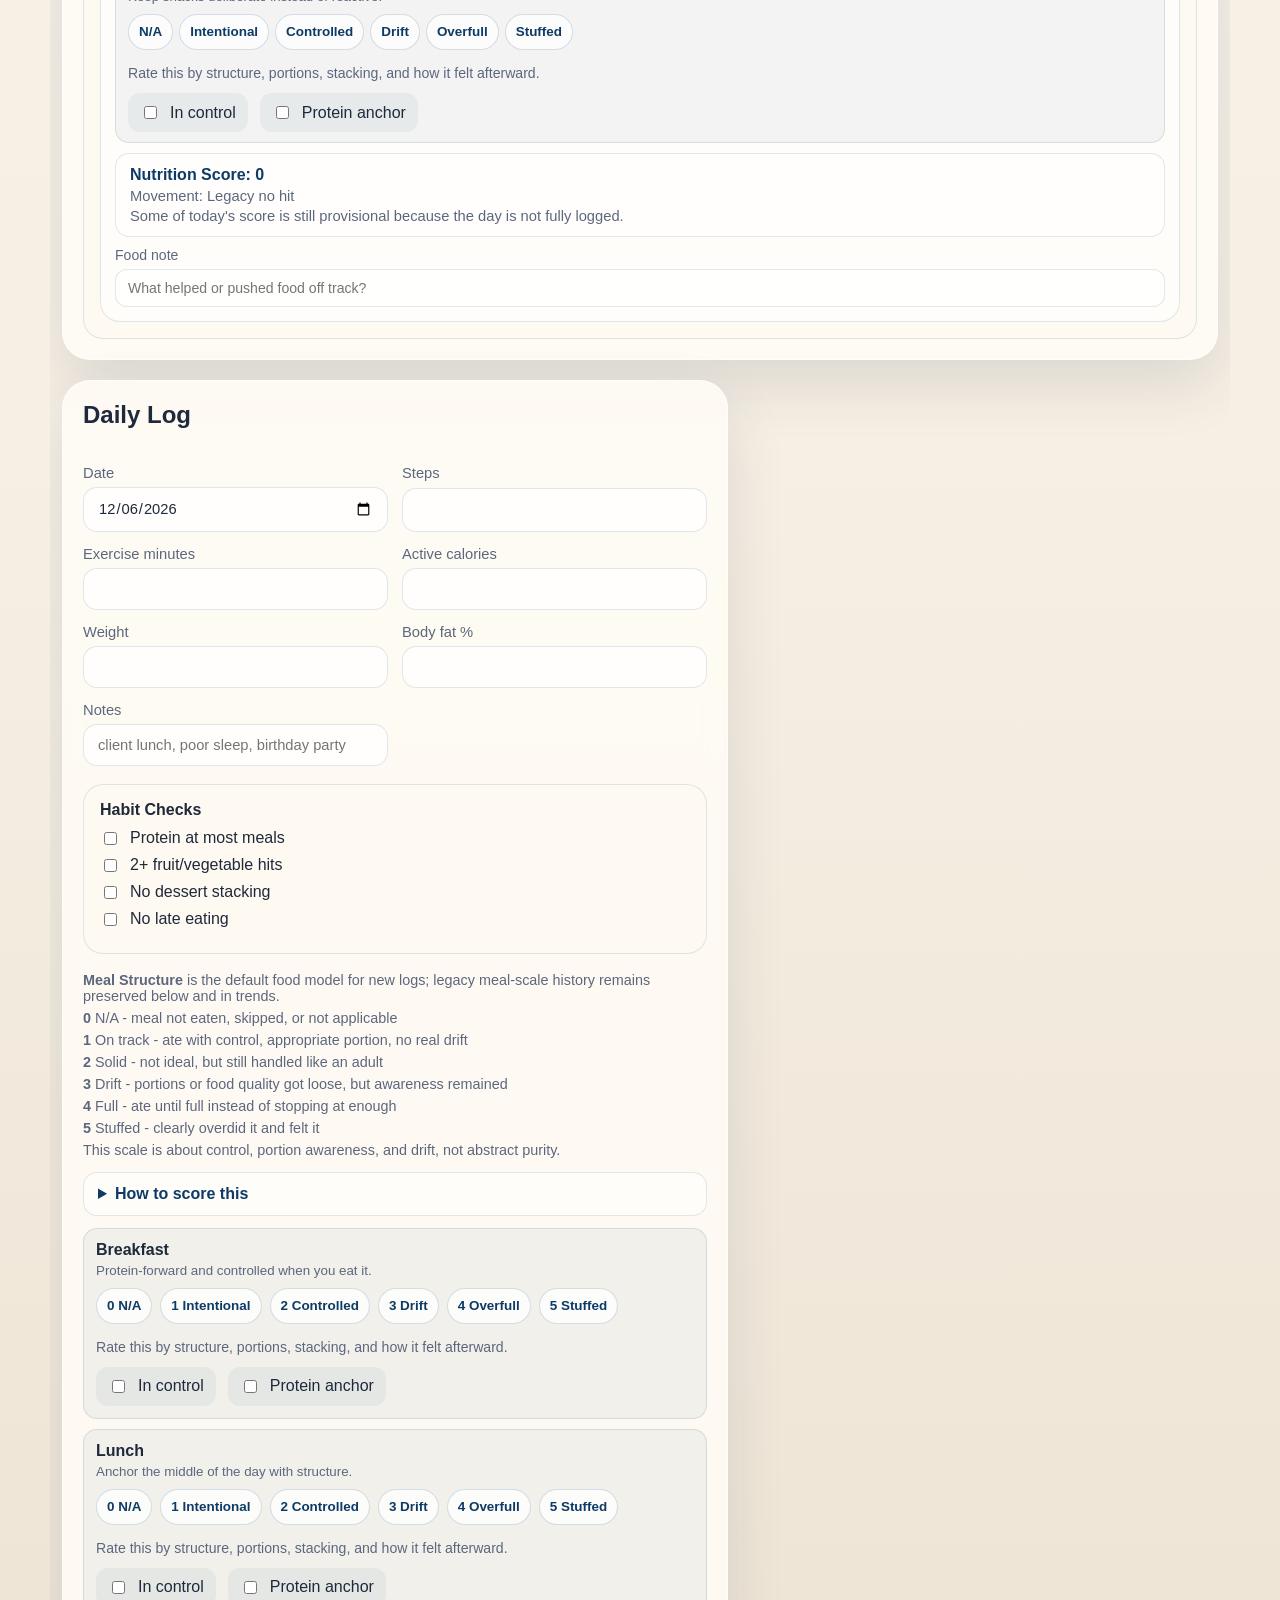
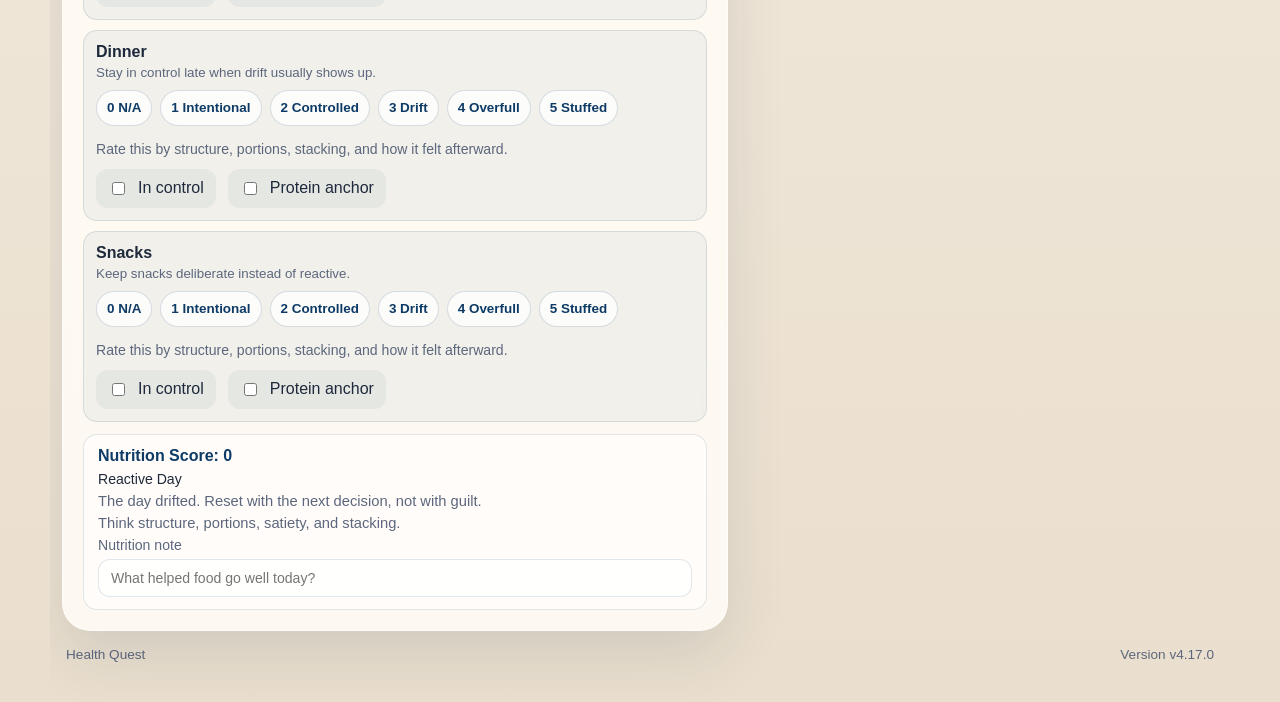
==== commit 3e159ee6: "Add files via upload" ====
--- a/index.html
+++ b/index.html
@@ -7,8 +7,8 @@
   <meta name="apple-mobile-web-app-capable" content="yes">
   <meta name="apple-mobile-web-app-status-bar-style" content="black-translucent">
   <title>Health Quest</title>
-  <link rel="manifest" href="manifest.json?v=4.16.3">
-  <link rel="stylesheet" href="styles.css?v=4.16.3">
+  <link rel="manifest" href="manifest.json?v=4.17.0">
+  <link rel="stylesheet" href="styles.css?v=4.17.0">
 </head>
 <body>
   <div class="app-shell">
@@ -253,7 +253,7 @@
     </footer>
   </div>
 
-  <script src="exercise-help.js?v=4.16.3"></script>
-  <script src="app.js?v=4.16.3"></script>
+  <script src="exercise-help.js?v=4.17.0"></script>
+  <script src="app.js?v=4.17.0"></script>
 </body>
 </html>
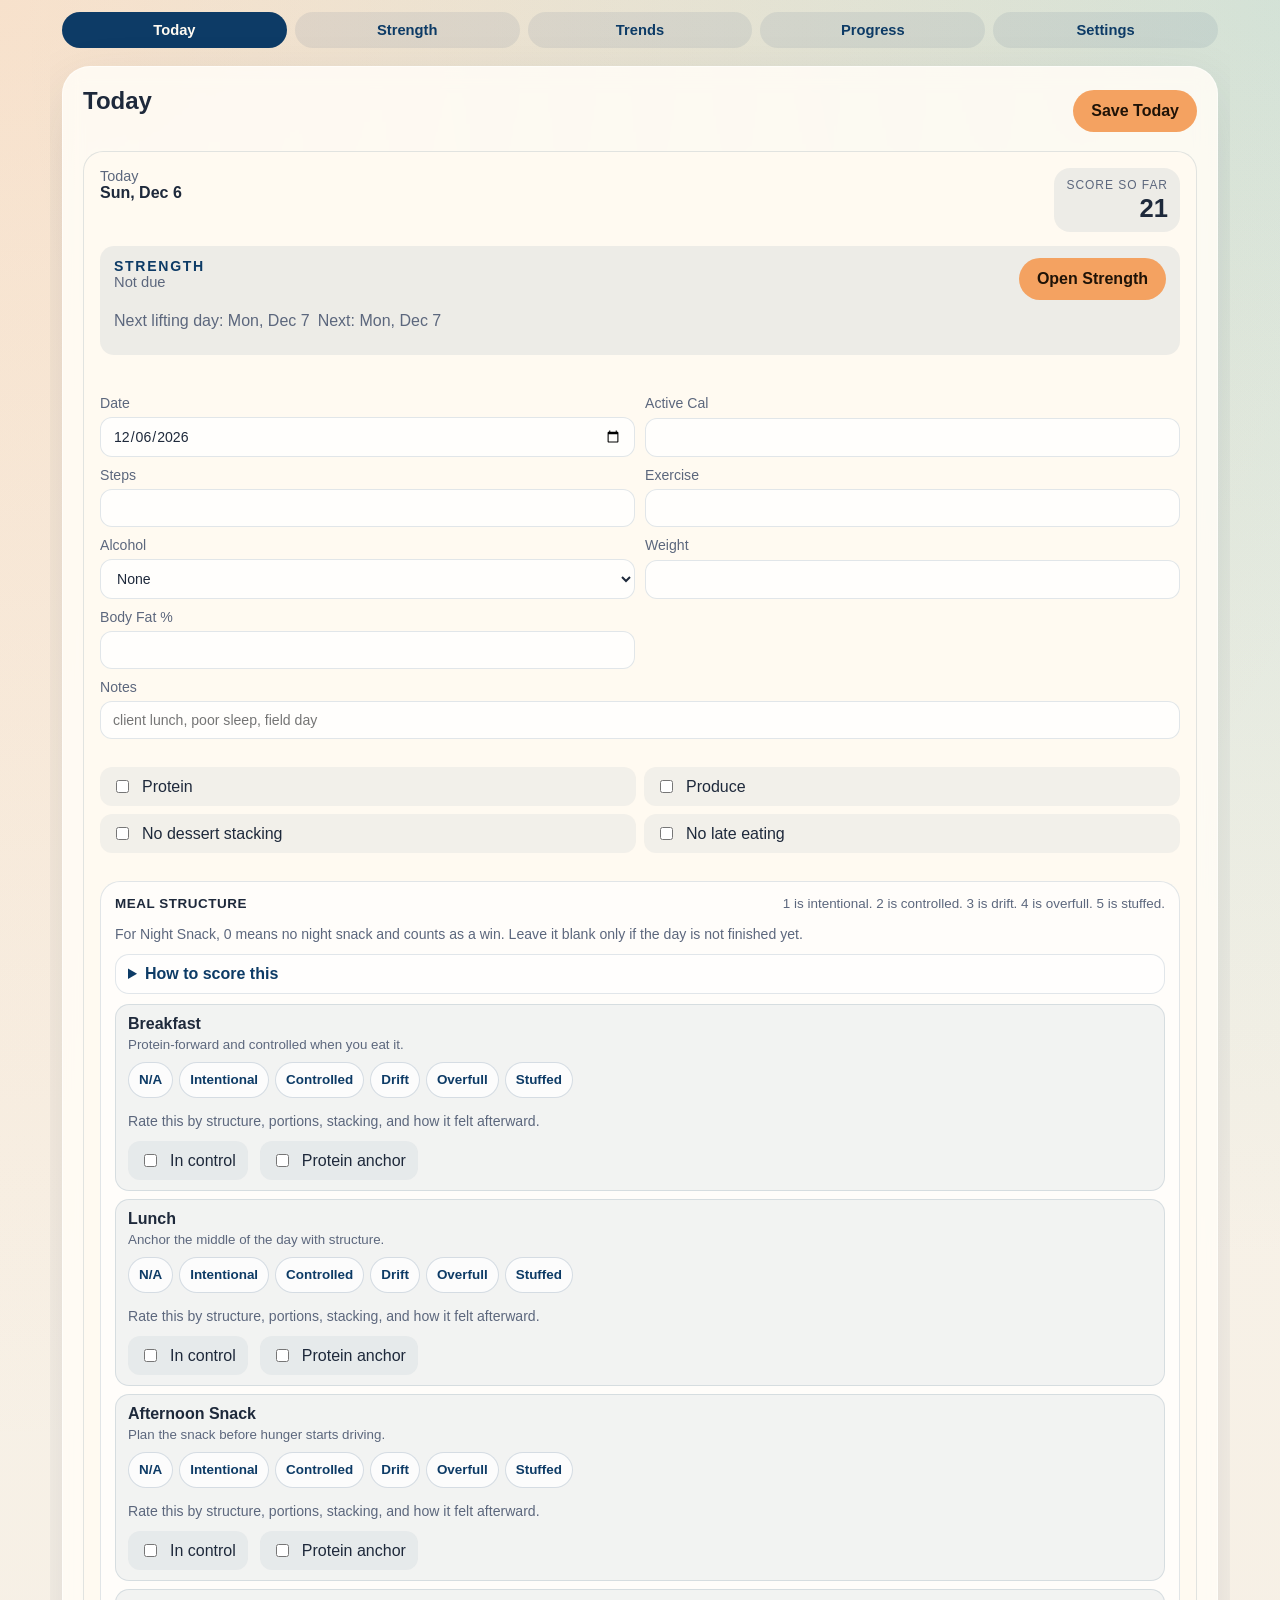
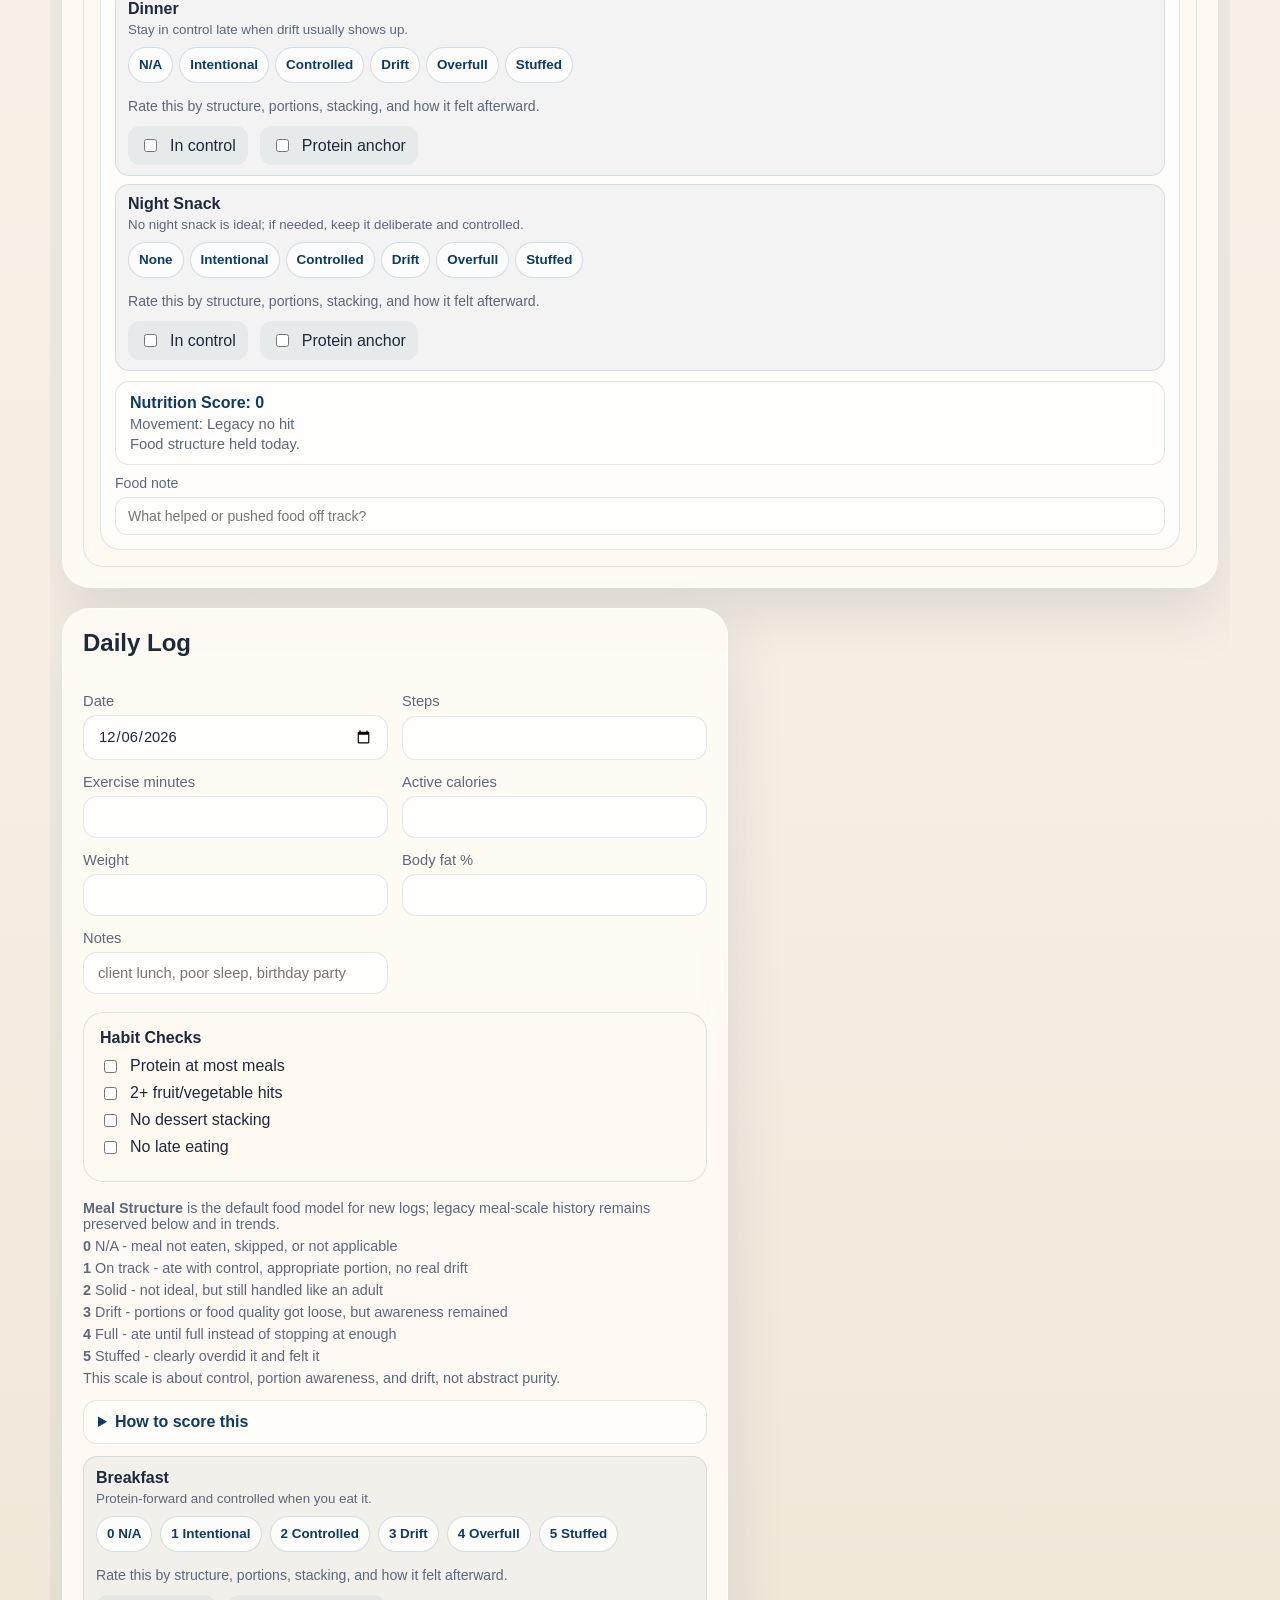
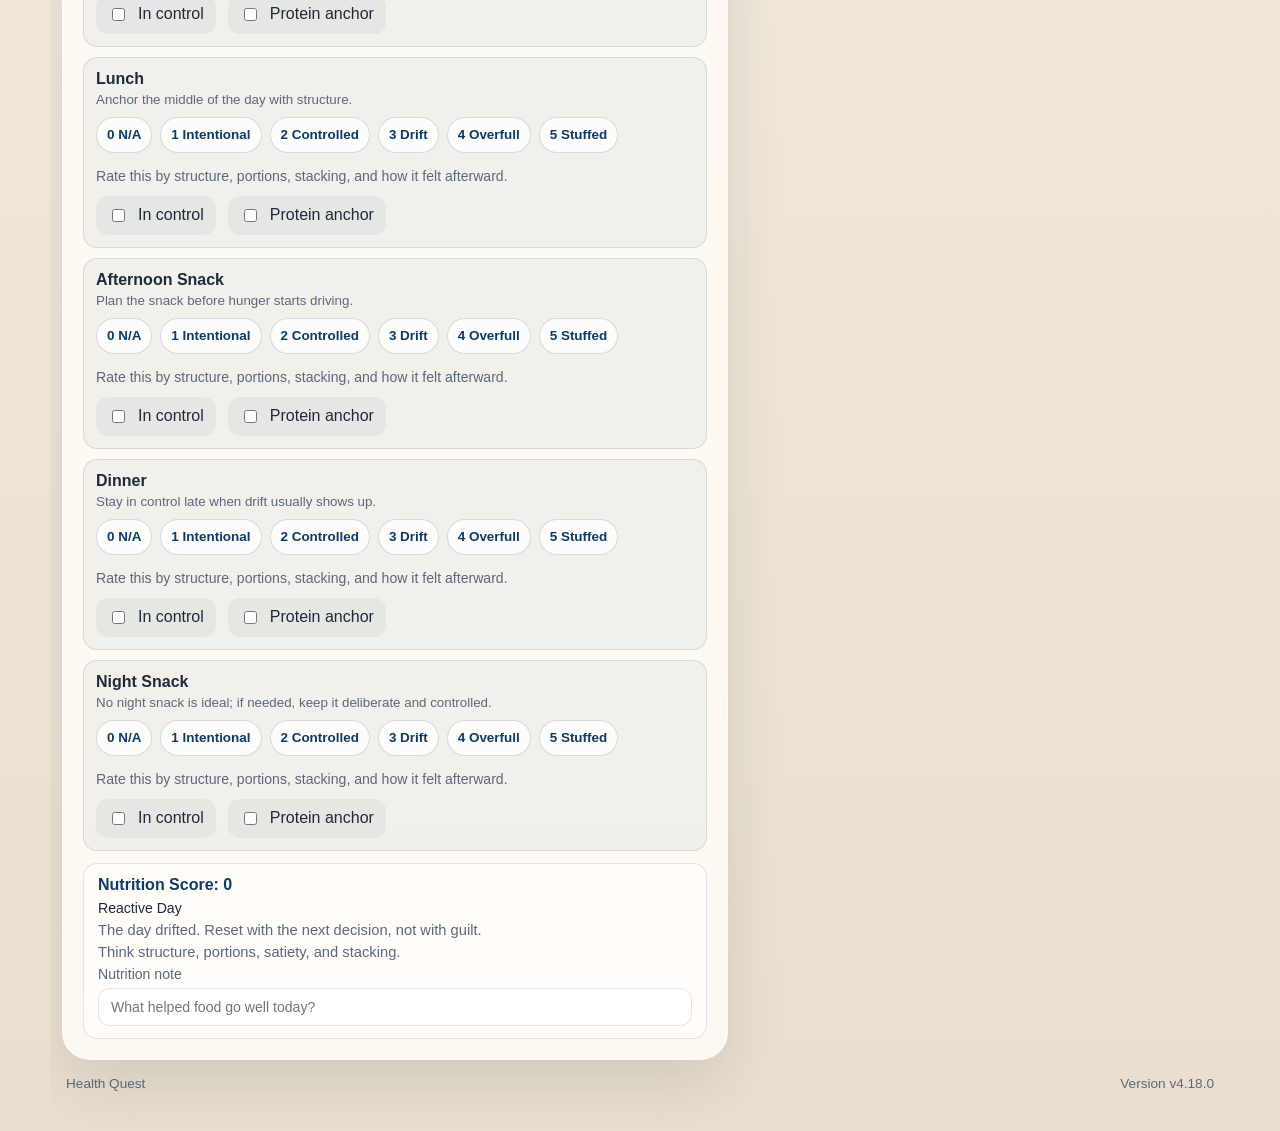
==== commit 0831696e: "Add files via upload" ====
--- a/index.html
+++ b/index.html
@@ -7,8 +7,8 @@
   <meta name="apple-mobile-web-app-capable" content="yes">
   <meta name="apple-mobile-web-app-status-bar-style" content="black-translucent">
   <title>Health Quest</title>
-  <link rel="manifest" href="manifest.json?v=4.17.0">
-  <link rel="stylesheet" href="styles.css?v=4.17.0">
+  <link rel="manifest" href="manifest.json?v=4.18.0">
+  <link rel="stylesheet" href="styles.css?v=4.18.0">
 </head>
 <body>
   <div class="app-shell">
@@ -253,7 +253,7 @@
     </footer>
   </div>
 
-  <script src="exercise-help.js?v=4.17.0"></script>
-  <script src="app.js?v=4.17.0"></script>
+  <script src="exercise-help.js?v=4.18.0"></script>
+  <script src="app.js?v=4.18.0"></script>
 </body>
 </html>
--- a/styles.css
+++ b/styles.css
@@ -1899,6 +1899,43 @@
   overflow-wrap: anywhere;
 }
 
+.chart-legend {
+  display: flex;
+  flex-wrap: wrap;
+  gap: 8px;
+  margin: 4px 0 10px;
+}
+
+.chart-legend-chip {
+  display: inline-flex;
+  align-items: center;
+  gap: 8px;
+  padding: 6px 10px;
+  border-radius: 999px;
+  background: rgba(13, 59, 102, 0.05);
+  color: var(--muted);
+  font-size: 0.82rem;
+  font-weight: 600;
+}
+
+.chart-legend-line {
+  display: inline-block;
+  width: 18px;
+  height: 0;
+  border-top: 3px solid var(--brand);
+  opacity: 0.9;
+}
+
+.chart-legend-line.raw {
+  border-top-width: 2px;
+  opacity: 0.45;
+}
+
+.chart-legend-line.trend {
+  border-top-width: 4px;
+  opacity: 1;
+}
+
 .trend-range-control {
   display: grid;
   gap: 4px;
@@ -1940,14 +1977,22 @@
   stroke-linejoin: round;
 }
 
-.trend-line-average {
+.trend-line-raw {
+  stroke-width: 1.8;
+  opacity: 0.5;
+}
+
+.trend-line-trend {
   stroke: var(--brand-3);
-  stroke-width: 3;
-  stroke-dasharray: 10 8;
+  stroke-width: 4.2;
+  opacity: 0.98;
 }
 
 .trend-point {
   fill: var(--brand-2);
+  opacity: 0.72;
+  stroke: rgba(255, 255, 255, 0.95);
+  stroke-width: 1.3;
 }
 
 .chart-x-tick text {
@@ -1986,12 +2031,24 @@
 }
 
 .strength-trend-line {
-  stroke-width: 2.5;
+  stroke-width: 4;
+}
+
+.strength-trend-line-raw {
+  stroke-width: 2;
+  opacity: 0.42;
 }
 
 .strength-trend-point {
   stroke: rgba(255, 255, 255, 0.92);
   stroke-width: 1.2;
+  opacity: 0.75;
+}
+
+.chart-caption {
+  margin-top: 8px;
+  color: var(--muted);
+  font-size: 0.82rem;
 }
 
 .guardrail-list {
